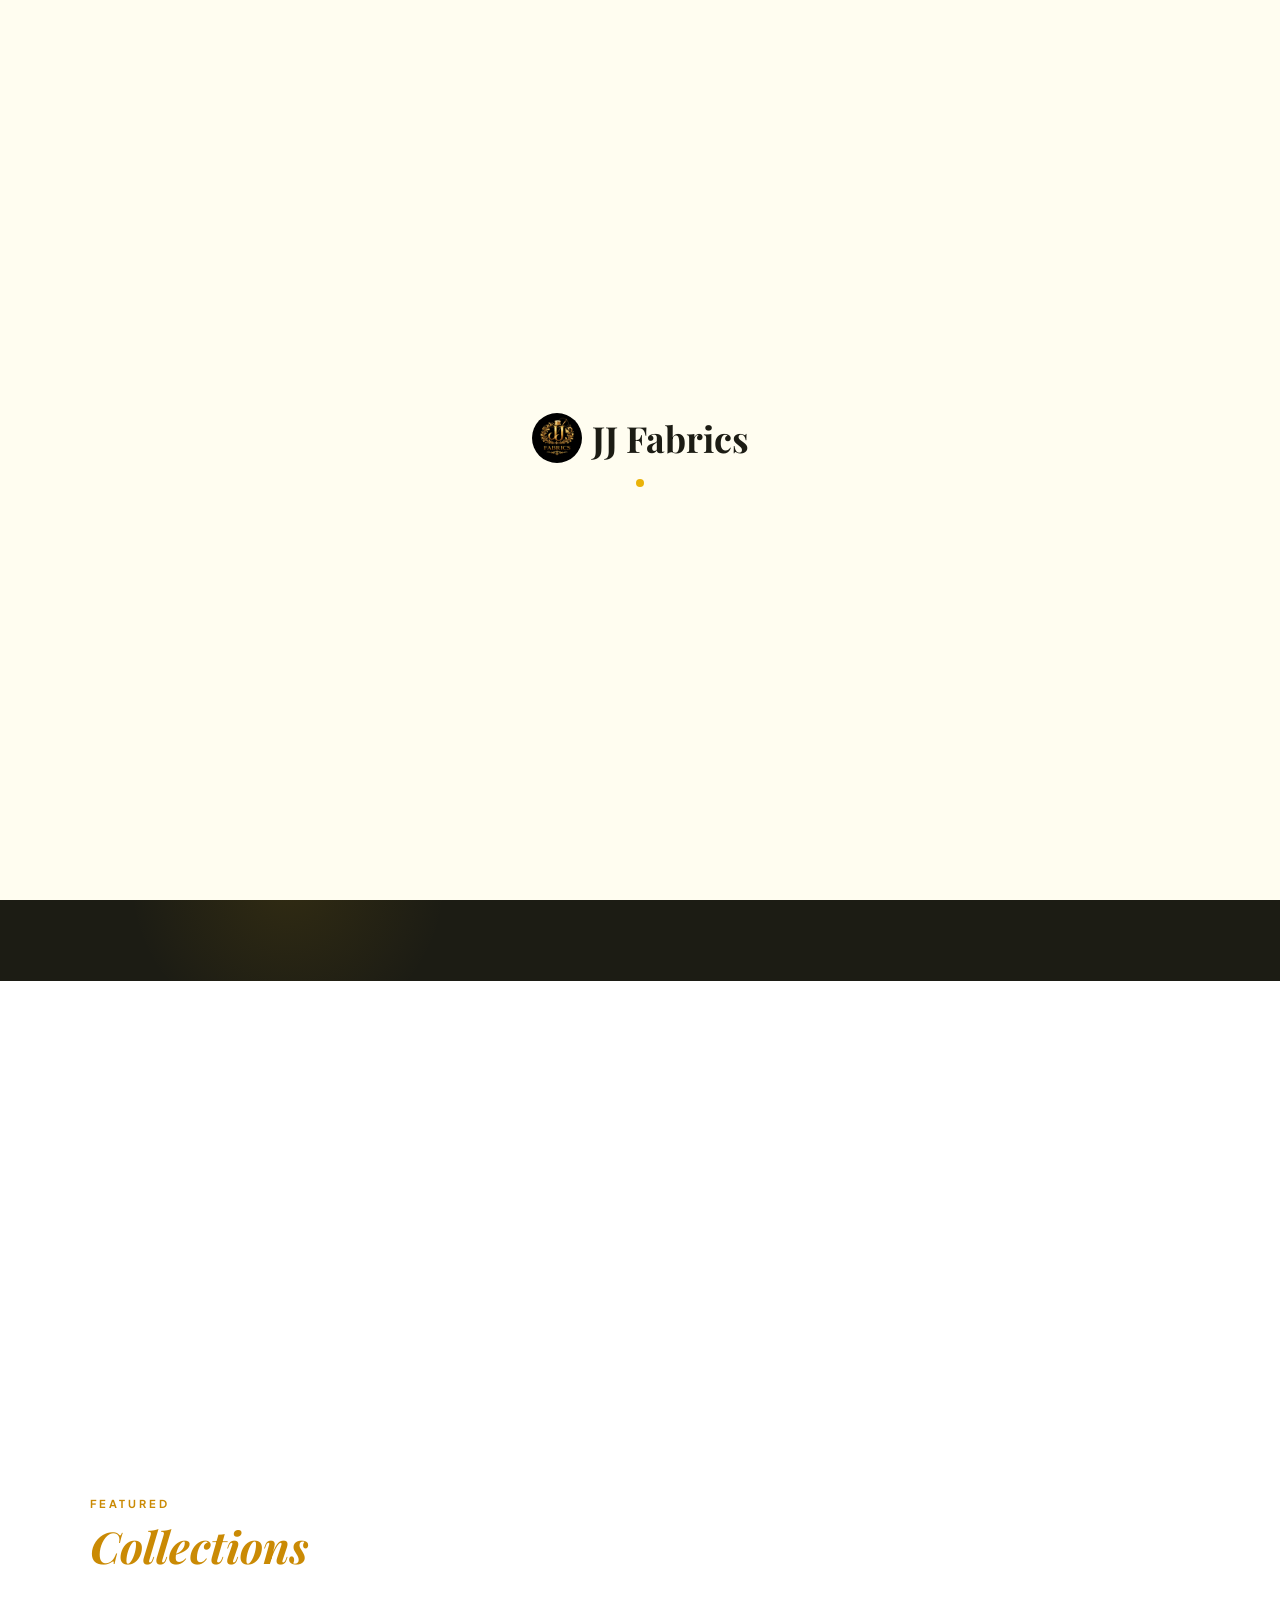
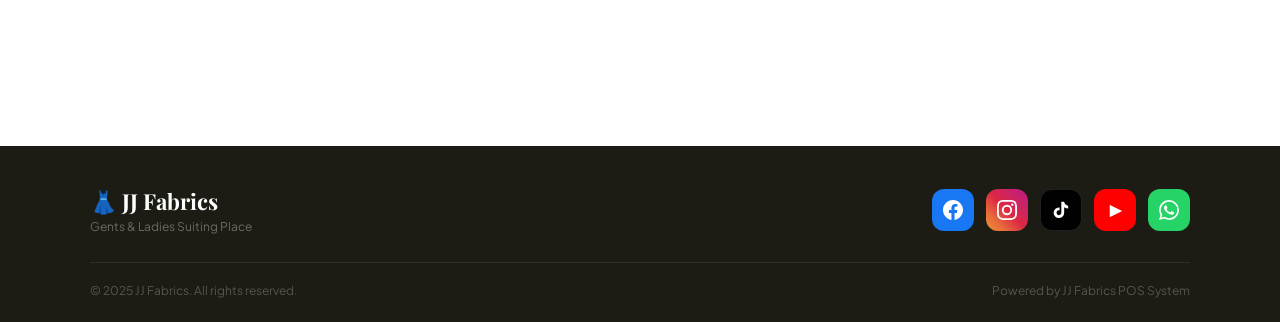
==== index.html @ 3547ba7a "Update index.html" ====
<!DOCTYPE html>
<html lang="en">
<head>
<meta charset="UTF-8">
<meta name="viewport" content="width=device-width, initial-scale=1.0">
<title>JJ Fabrics — Gents & Ladies Suiting</title>
<link href="https://fonts.googleapis.com/css2?family=Playfair+Display:ital,wght@0,400;0,600;0,700;1,400;1,600&family=Plus+Jakarta+Sans:wght@300;400;500;600;700&display=swap" rel="stylesheet">
<link rel="stylesheet" href="store.css">
</head>
<body>

<!-- LOADER -->
<div id="page-loader">
  <div class="loader-logo" style="display:flex;align-items:center;gap:10px;"><img src="image/logo.jpeg" style="width:50px;height:50px;object-fit:contain;border-radius:50%;" onerror="this.style.display='none'" /><span>JJ Fabrics</span></div>
  <div class="loader-dot"></div>
</div>

<!-- FLOATING WHATSAPP -->
<a class="wa-float" id="wa-btn" href="#" target="_blank" title="Chat on WhatsApp">💬</a>

<!-- BACK TO TOP -->
<div id="back-top" onclick="window.scrollTo({top:0,behavior:'smooth'})">↑</div>

<!-- NAVBAR -->
<nav id="navbar">
  <a class="nav-brand" href="#">
    <img id="nav-logo" src="image/logo.jpeg" style="width:44px;height:44px;object-fit:contain;border-radius:50%;background:#000;" />
    <h1 id="nav-name">JJ Fabrics</h1>
  </a>
  <ul class="nav-links">
    <li><a href="#collections">Collections</a></li>
    <li><a href="#about">About</a></li>
    <li><a href="#contact">Contact</a></li>
  </ul>
  <a class="nav-cta" id="nav-whatsapp" href="#" target="_blank">💬 Chat with Us</a>
  <div class="hamburger" onclick="toggleMobile()">
    <span></span><span></span><span></span>
  </div>
</nav>

<!-- MOBILE MENU -->
<div class="mobile-menu" id="mobile-menu">
  <a href="#collections" onclick="toggleMobile()">Collections</a>
  <a href="#about" onclick="toggleMobile()">About</a>
  <a href="#contact" onclick="toggleMobile()">Contact</a>
  <a href="#" id="mob-wa" target="_blank" style="color:var(--accent-dark);">💬 WhatsApp</a>
</div>

<!-- BRANDS NAV STRIP -->
<div class="brands-nav" id="brands-nav">
  <div class="brands-nav-inner">
    <!-- Set 1 -->
    <a class="brands-nav-item" onclick="filterBrandNav('all',this);return false;" href="#collections">
      <span class="brands-nav-label">All Collections</span>
      <span class="brands-nav-plus">+</span>
    </a>
    <a class="brands-nav-item" onclick="filterBrandNav('Ladies Suiting',this);return false;" href="#collections">
      <span class="brands-nav-label">SAYA · Bonanza · Sapphire</span>
      <span class="brands-nav-plus">+</span>
    </a>
    <a class="brands-nav-item" onclick="filterBrandNav('Ladies Suiting',this);return false;" href="#collections">
      <span class="brands-nav-label">Maria.B · Bareeze · Cross Stitch</span>
      <span class="brands-nav-plus">+</span>
    </a>
    <a class="brands-nav-item" onclick="filterBrandNav('Ladies Suiting',this);return false;" href="#collections">
      <span class="brands-nav-label">Veezal · Qalandari · Laam</span>
      <span class="brands-nav-plus">+</span>
    </a>
    <a class="brands-nav-item" onclick="filterBrandNav('Gents Suiting',this);return false;" href="#collections">
      <span class="brands-nav-label">Gents &amp; Ladies Suiting</span>
      <span class="brands-nav-plus">+</span>
    </a>
    <a class="brands-nav-item" onclick="filterBrandNav('Accessories',this);return false;" href="#collections">
      <span class="brands-nav-label">Accessories</span>
      <span class="brands-nav-plus">+</span>
    </a>
    <!-- Set 2 — duplicate for seamless loop -->
    <a class="brands-nav-item" onclick="filterBrandNav('all',this);return false;" href="#collections">
      <span class="brands-nav-label">All Collections</span>
      <span class="brands-nav-plus">+</span>
    </a>
    <a class="brands-nav-item" onclick="filterBrandNav('Ladies Suiting',this);return false;" href="#collections">
      <span class="brands-nav-label">SAYA · Bonanza · Sapphire</span>
      <span class="brands-nav-plus">+</span>
    </a>
    <a class="brands-nav-item" onclick="filterBrandNav('Ladies Suiting',this);return false;" href="#collections">
      <span class="brands-nav-label">Maria.B · Bareeze · Cross Stitch</span>
      <span class="brands-nav-plus">+</span>
    </a>
    <a class="brands-nav-item" onclick="filterBrandNav('Ladies Suiting',this);return false;" href="#collections">
      <span class="brands-nav-label">Veezal · Qalandari · Laam</span>
      <span class="brands-nav-plus">+</span>
    </a>
    <a class="brands-nav-item" onclick="filterBrandNav('Gents Suiting',this);return false;" href="#collections">
      <span class="brands-nav-label">Gents &amp; Ladies Suiting</span>
      <span class="brands-nav-plus">+</span>
    </a>
    <a class="brands-nav-item" onclick="filterBrandNav('Accessories',this);return false;" href="#collections">
      <span class="brands-nav-label">Accessories</span>
      <span class="brands-nav-plus">+</span>
    </a>
  </div>
</div>

<!-- MARQUEE TICKER -->
<div class="marquee-wrap">
  <div class="marquee-track">
    <span class="marquee-item">JJ Fabrics — Attock City <span class="mdot">✦</span></span>
    <span class="marquee-item">House of Brands <span class="mdot">✦</span></span>
    <span class="marquee-item">Premium Embroidered Lawn <span class="mdot">✦</span></span>
    <span class="marquee-item">Gents &amp; Ladies Suiting <span class="mdot">✦</span></span>
    <span class="marquee-item">SAYA · Bonanza · Sapphire <span class="mdot">✦</span></span>
    <span class="marquee-item">Maria.B · Cross Stitch · Bareeze <span class="mdot">✦</span></span>
    <span class="marquee-item">100% Authentic <span class="mdot">✦</span></span>
    <span class="marquee-item">New Arrivals Every Season <span class="mdot">✦</span></span>
    <span class="marquee-item">Main Bazar, Attock City <span class="mdot">✦</span></span>
    <span class="marquee-item">03145777344 <span class="mdot">✦</span></span>
    <!-- Duplicate set for seamless loop -->
    <span class="marquee-item">JJ Fabrics — Attock City <span class="mdot">✦</span></span>
    <span class="marquee-item">House of Brands <span class="mdot">✦</span></span>
    <span class="marquee-item">Premium Embroidered Lawn <span class="mdot">✦</span></span>
    <span class="marquee-item">Gents &amp; Ladies Suiting <span class="mdot">✦</span></span>
    <span class="marquee-item">SAYA · Bonanza · Sapphire <span class="mdot">✦</span></span>
    <span class="marquee-item">Maria.B · Cross Stitch · Bareeze <span class="mdot">✦</span></span>
    <span class="marquee-item">100% Authentic <span class="mdot">✦</span></span>
    <span class="marquee-item">New Arrivals Every Season <span class="mdot">✦</span></span>
    <span class="marquee-item">Main Bazar, Attock City <span class="mdot">✦</span></span>
    <span class="marquee-item">03145777344 <span class="mdot">✦</span></span>
  </div>
</div>

<!-- HERO -->
<section class="hero" id="home">
  <div class="hero-inner">
    <div class="hero-text">
      <div class="hero-pill">House of Brands — Attock City</div>
      <h2 id="hero-headline">Your <em>House of Brands</em><br>in Attock City</h2>
      <p id="hero-sub">Attock's premier House of Brands — featuring SAYA, Bonanza Satrangi, Sapphire, Maria.B, J., Bin Saeed &amp; more. Finest gents and ladies suiting at great prices.</p>
      <div class="hero-btns">
        <a href="#collections" class="btn-hero-primary">Shop Collection ↓</a>
        <a href="#contact" class="btn-hero-ghost">Find Our Store</a>
      </div>
      <div class="hero-stats">
        <div class="hero-stat"><div class="num" id="stat-products">0+</div><div class="lbl">Products</div></div>
        <div class="hero-stat"><div class="num">10+</div><div class="lbl">Top Brands</div></div>
        <div class="hero-stat"><div class="num">100%</div><div class="lbl">Authentic</div></div>
      </div>
    </div>
    <div class="hero-visual">
      <div class="hero-card-stack">
        <div class="hero-card c1">
          <div class="hc-img" id="hc1">👗</div>
          <div class="hc-body">
            <div class="hc-name" id="hc1-name">Floral Midi</div>
            <div class="hc-price" id="hc1-price">Rs. 1,299</div>
          </div>
        </div>
        <div class="hero-card c2">
          <div class="hc-img" id="hc2">👔</div>
          <div class="hc-body">
            <div class="hc-name" id="hc2-name">Polo Shirt</div>
            <div class="hc-price" id="hc2-price">Rs. 799</div>
          </div>
        </div>
        <div class="hero-card c3">
          <div class="hc-img" id="hc3">💍</div>
          <div class="hc-body">
            <div class="hc-name" id="hc3-name">Pearl Necklace</div>
            <div class="hc-price" id="hc3-price">Rs. 499</div>
          </div>
        </div>
      </div>
    </div>
  </div>
</section>

<!-- CATEGORIES -->
<section class="categories reveal" id="categories">
  <div class="container">
    <div class="section-label">Browse By</div>
    <div class="section-title">Our <em>Categories</em></div>
    <div class="cat-grid" id="cat-grid">
      <div class="cat-card active" onclick="filterCat('')"><span class="cat-icon">🛍️</span><div class="cat-name">All Items</div><div class="cat-count" id="cnt-all">— items</div></div>
      <div class="cat-card" onclick="filterCat('Ladies Suiting')"><span class="cat-icon">👗</span><div class="cat-name">Ladies Suits</div><div class="cat-count" id="cnt-women">— items</div></div>
      <div class="cat-card" onclick="filterCat('Gents Suiting')"><span class="cat-icon">👔</span><div class="cat-name">Gents Wear</div><div class="cat-count" id="cnt-men">— items</div></div>
      <div class="cat-card" onclick="filterCat('Accessories')"><span class="cat-icon">💍</span><div class="cat-name">Accessories</div><div class="cat-count" id="cnt-acc">— items</div></div>
    </div>
  </div>
</section>

<!-- PRODUCTS -->
<section class="products-section" id="collections">
  <div class="container">
    <div class="products-header">
      <div>
        <div class="section-label">Featured</div>
        <div class="section-title"><em>Collections</em></div>
      </div>
      <div id="products-count" style="font-size:13px;color:var(--gray-400);font-weight:500;"></div>
    </div>
    <div class="product-grid" id="product-grid"></div>
  </div>
</section>

<!-- ABOUT -->
<section class="about-section reveal" id="about">
  <div class="container">
    <div class="about-grid">
      <div>
        <div class="section-label">Our Story</div>
        <div class="section-title">Attock's <em>House of Brands</em></div>
        <div class="section-subtitle" id="about-text">JJ Fabrics is Attock City's premier House of Brands, we curate timeless pieces that celebrate your unique style — blending elegance, comfort, and affordability.</div>
        <div class="about-features">
          <div class="about-feat"><div class="feat-icon">✨</div><div class="feat-text"><div class="ft-title">Premium Brands</div><div class="ft-desc">10+ top Pakistani fashion brands</div></div></div>
          <div class="about-feat"><div class="feat-icon">🏷️</div><div class="feat-text"><div class="ft-title">Original Products</div><div class="ft-desc">100% authentic, authorized retailer</div></div></div>
          <div class="about-feat"><div class="feat-icon">🔄</div><div class="feat-text"><div class="ft-title">New Arrivals</div><div class="ft-desc">Latest collections every season</div></div></div>
          <div class="about-feat"><div class="feat-icon">💬</div><div class="feat-text"><div class="ft-title">Personal Styling</div><div class="ft-desc">Ask us via WhatsApp!</div></div></div>
        </div>
      </div>
      <div class="about-visual">
        <div class="about-img-block tall" style="background:linear-gradient(135deg,var(--accent-dark),var(--gray-900));font-size:80px;">👘</div>
        <div class="about-img-block" style="background:linear-gradient(135deg,var(--gray-900),var(--gray-600));font-size:48px;">👔</div>
        <div class="about-img-block" style="background:linear-gradient(135deg,var(--gray-100),var(--gray-200));font-size:48px;">🧵</div>
      </div>
    </div>
  </div>
</section>


<!-- SOCIAL STRIP -->
<div class="social-strip reveal" id="social">
  <div class="social-strip-inner">
    <h3>Find Us Online &amp; In Person</h3>
    <p>Follow us on social media or message us directly — we'd love to hear from you!</p>
    <div class="social-links">
      <a class="social-btn facebook" id="link-fb" href="#" target="_blank">
        <span class="sb-icon"><svg viewBox="0 0 24 24" fill="currentColor" width="20" height="20"><path d="M24 12.073c0-6.627-5.373-12-12-12s-12 5.373-12 12c0 5.99 4.388 10.954 10.125 11.854v-8.385H7.078v-3.47h3.047V9.43c0-3.007 1.792-4.669 4.533-4.669 1.312 0 2.686.235 2.686.235v2.953H15.83c-1.491 0-1.956.925-1.956 1.874v2.25h3.328l-.532 3.47h-2.796v8.385C19.612 23.027 24 18.062 24 12.073z"/></svg></span> Facebook
      </a>
      <a class="social-btn instagram" id="link-ig" href="#" target="_blank">
        <span class="sb-icon"><svg viewBox="0 0 24 24" fill="currentColor" width="20" height="20"><path d="M12 2.163c3.204 0 3.584.012 4.85.07 3.252.148 4.771 1.691 4.919 4.919.058 1.265.069 1.645.069 4.849 0 3.205-.012 3.584-.069 4.849-.149 3.225-1.664 4.771-4.919 4.919-1.266.058-1.644.07-4.85.07-3.204 0-3.584-.012-4.849-.07-3.26-.149-4.771-1.699-4.919-4.92-.058-1.265-.07-1.644-.07-4.849 0-3.204.013-3.583.07-4.849.149-3.227 1.664-4.771 4.919-4.919 1.266-.057 1.645-.069 4.849-.069zM12 0C8.741 0 8.333.014 7.053.072 2.695.272.273 2.69.073 7.052.014 8.333 0 8.741 0 12c0 3.259.014 3.668.072 4.948.2 4.358 2.618 6.78 6.98 6.98C8.333 23.986 8.741 24 12 24c3.259 0 3.668-.014 4.948-.072 4.354-.2 6.782-2.618 6.979-6.98.059-1.28.073-1.689.073-4.948 0-3.259-.014-3.667-.072-4.947-.196-4.354-2.617-6.78-6.979-6.98C15.668.014 15.259 0 12 0zm0 5.838a6.162 6.162 0 100 12.324 6.162 6.162 0 000-12.324zM12 16a4 4 0 110-8 4 4 0 010 8zm6.406-11.845a1.44 1.44 0 100 2.881 1.44 1.44 0 000-2.881z"/></svg></span> Instagram
      </a>
      <a class="social-btn tiktok" id="link-tt" href="#" target="_blank">
        <span class="sb-icon"><svg viewBox="0 0 24 24" fill="currentColor" width="20" height="20"><path d="M19.59 6.69a4.83 4.83 0 01-3.77-4.25V2h-3.45v13.67a2.89 2.89 0 01-2.88 2.5 2.89 2.89 0 01-2.89-2.89 2.89 2.89 0 012.89-2.89c.28 0 .54.04.79.1V9.01a6.27 6.27 0 00-.79-.05 6.34 6.34 0 00-6.34 6.34 6.34 6.34 0 006.34 6.34 6.34 6.34 0 006.33-6.34V8.69a8.18 8.18 0 004.78 1.52V6.76a4.85 4.85 0 01-1.01-.07z"/></svg></span> TikTok
      </a>
      <a class="social-btn whatsapp" id="link-wa" href="#" target="_blank">
        <span class="sb-icon"><svg viewBox="0 0 24 24" fill="currentColor" width="20" height="20"><path d="M17.472 14.382c-.297-.149-1.758-.867-2.03-.967-.273-.099-.471-.148-.67.15-.197.297-.767.966-.94 1.164-.173.199-.347.223-.644.075-.297-.15-1.255-.463-2.39-1.475-.883-.788-1.48-1.761-1.653-2.059-.173-.297-.018-.458.13-.606.134-.133.298-.347.446-.52.149-.174.198-.298.298-.497.099-.198.05-.371-.025-.52-.075-.149-.669-1.612-.916-2.207-.242-.579-.487-.5-.669-.51-.173-.008-.371-.01-.57-.01-.198 0-.52.074-.792.372-.272.297-1.04 1.016-1.04 2.479 0 1.462 1.065 2.875 1.213 3.074.149.198 2.096 3.2 5.077 4.487.709.306 1.262.489 1.694.625.712.227 1.36.195 1.871.118.571-.085 1.758-.719 2.006-1.413.248-.694.248-1.289.173-1.413-.074-.124-.272-.198-.57-.347m-5.421 7.403h-.004a9.87 9.87 0 01-5.031-1.378l-.361-.214-3.741.982.998-3.648-.235-.374a9.86 9.86 0 01-1.51-5.26c.001-5.45 4.436-9.884 9.888-9.884 2.64 0 5.122 1.03 6.988 2.898a9.825 9.825 0 012.893 6.994c-.003 5.45-4.437 9.884-9.885 9.884m8.413-18.297A11.815 11.815 0 0012.05 0C5.495 0 .16 5.335.157 11.892c0 2.096.547 4.142 1.588 5.945L.057 24l6.305-1.654a11.882 11.882 0 005.683 1.448h.005c6.554 0 11.89-5.335 11.893-11.893a11.821 11.821 0 00-3.48-8.413z"/></svg></span> WhatsApp
      </a>
      <a class="social-btn youtube" id="link-yt" href="https://youtube.com/@jjfabric786?si=HoEYFCJVncSEmGBm" target="_blank"><span class="sb-icon">▶️</span> YouTube</a>
      <a class="social-btn location" href="#contact"><span class="sb-icon">📍</span> Find Our Store</a>
    </div>
  </div>
</div>

<!-- CONTACT -->
<section class="contact-section reveal" id="contact">
  <div class="container">
    <div class="section-label">Visit Us</div>
    <div class="section-title" style="margin-bottom:36px;">Where to <em>Find Us</em></div>
    <div class="contact-grid">
      <div class="contact-info">
        <div class="ci-item"><div class="ci-icon">📍</div><div class="ci-text"><div class="cit-label">Address</div><div class="cit-value" id="contact-address">—</div></div></div>
        <div class="ci-item"><div class="ci-icon">👤</div><div class="ci-text"><div class="cit-label">Owner</div><div class="cit-value">M. Hamza Javed</div></div></div>
        <div class="ci-item"><div class="ci-icon">📞</div><div class="ci-text"><div class="cit-label">Phone</div><div class="cit-value"><a href="#" id="contact-phone-link">—</a></div></div></div>
        <div class="ci-item"><div class="ci-icon">✉️</div><div class="ci-text"><div class="cit-label">Email</div><div class="cit-value"><a href="#" id="contact-email-link">—</a></div></div></div>
        <div class="ci-item"><div class="ci-icon">🕐</div><div class="ci-text"><div class="cit-label">Hours</div><div class="cit-value">Mon–Sat: 9:00 AM – 7:00 PM<br>Sun: 10:00 AM – 5:00 PM</div></div></div>
        <div style="display:flex;gap:12px;margin-top:8px;flex-wrap:wrap;">
          <a class="pc-action" id="cta-wa" href="#" target="_blank">💬 WhatsApp Us</a>
          <a class="pc-action" id="cta-fb" href="#" target="_blank" style="background:var(--gray-100);color:var(--gray-900);">📘 Facebook</a>
        </div>
      </div>
      <div class="map-container" id="map-container">
        <div class="map-placeholder"><span class="mp-icon">🗺️</span><p>Map will appear here</p><p style="font-size:11px;margin-top:4px;">Add Google Maps URL in the POS website editor</p></div>
      </div>
    </div>
  </div>
</section>

<!-- FOOTER -->
<footer>
  <div class="footer-inner">
    <div class="footer-top">
      <div class="footer-brand">
        <h3 id="footer-name">👗 JJ Fabrics</h3>
        <p id="footer-tagline">Gents & Ladies Suiting Place</p>
      </div>
      <div class="footer-socials">
        <a class="fs-btn fs-facebook" id="fs-fb" href="#" target="_blank" title="Facebook">
          <svg viewBox="0 0 24 24" fill="currentColor"><path d="M24 12.073c0-6.627-5.373-12-12-12s-12 5.373-12 12c0 5.99 4.388 10.954 10.125 11.854v-8.385H7.078v-3.47h3.047V9.43c0-3.007 1.792-4.669 4.533-4.669 1.312 0 2.686.235 2.686.235v2.953H15.83c-1.491 0-1.956.925-1.956 1.874v2.25h3.328l-.532 3.47h-2.796v8.385C19.612 23.027 24 18.062 24 12.073z"/></svg>
        </a>
        <a class="fs-btn fs-instagram" id="fs-ig" href="#" target="_blank" title="Instagram">
          <svg viewBox="0 0 24 24" fill="currentColor"><path d="M12 2.163c3.204 0 3.584.012 4.85.07 3.252.148 4.771 1.691 4.919 4.919.058 1.265.069 1.645.069 4.849 0 3.205-.012 3.584-.069 4.849-.149 3.225-1.664 4.771-4.919 4.919-1.266.058-1.644.07-4.85.07-3.204 0-3.584-.012-4.849-.07-3.26-.149-4.771-1.699-4.919-4.92-.058-1.265-.07-1.644-.07-4.849 0-3.204.013-3.583.07-4.849.149-3.227 1.664-4.771 4.919-4.919 1.266-.057 1.645-.069 4.849-.069zM12 0C8.741 0 8.333.014 7.053.072 2.695.272.273 2.69.073 7.052.014 8.333 0 8.741 0 12c0 3.259.014 3.668.072 4.948.2 4.358 2.618 6.78 6.98 6.98C8.333 23.986 8.741 24 12 24c3.259 0 3.668-.014 4.948-.072 4.354-.2 6.782-2.618 6.979-6.98.059-1.28.073-1.689.073-4.948 0-3.259-.014-3.667-.072-4.947-.196-4.354-2.617-6.78-6.979-6.98C15.668.014 15.259 0 12 0zm0 5.838a6.162 6.162 0 100 12.324 6.162 6.162 0 000-12.324zM12 16a4 4 0 110-8 4 4 0 010 8zm6.406-11.845a1.44 1.44 0 100 2.881 1.44 1.44 0 000-2.881z"/></svg>
        </a>
        <a class="fs-btn fs-tiktok" id="fs-tt" href="#" target="_blank" title="TikTok">
          <svg viewBox="0 0 24 24" fill="currentColor"><path d="M19.59 6.69a4.83 4.83 0 01-3.77-4.25V2h-3.45v13.67a2.89 2.89 0 01-2.88 2.5 2.89 2.89 0 01-2.89-2.89 2.89 2.89 0 012.89-2.89c.28 0 .54.04.79.1V9.01a6.27 6.27 0 00-.79-.05 6.34 6.34 0 00-6.34 6.34 6.34 6.34 0 006.34 6.34 6.34 6.34 0 006.33-6.34V8.69a8.18 8.18 0 004.78 1.52V6.76a4.85 4.85 0 01-1.01-.07z"/></svg>
        </a>
        <a class="fs-btn fs-youtube" id="fs-yt" href="https://youtube.com/@jjfabric786?si=HoEYFCJVncSEmGBm" target="_blank" title="YouTube">▶️</a>
        <a class="fs-btn fs-whatsapp" id="fs-wa" href="#" target="_blank" title="WhatsApp">
          <svg viewBox="0 0 24 24" fill="currentColor"><path d="M17.472 14.382c-.297-.149-1.758-.867-2.03-.967-.273-.099-.471-.148-.67.15-.197.297-.767.966-.94 1.164-.173.199-.347.223-.644.075-.297-.15-1.255-.463-2.39-1.475-.883-.788-1.48-1.761-1.653-2.059-.173-.297-.018-.458.13-.606.134-.133.298-.347.446-.52.149-.174.198-.298.298-.497.099-.198.05-.371-.025-.52-.075-.149-.669-1.612-.916-2.207-.242-.579-.487-.5-.669-.51-.173-.008-.371-.01-.57-.01-.198 0-.52.074-.792.372-.272.297-1.04 1.016-1.04 2.479 0 1.462 1.065 2.875 1.213 3.074.149.198 2.096 3.2 5.077 4.487.709.306 1.262.489 1.694.625.712.227 1.36.195 1.871.118.571-.085 1.758-.719 2.006-1.413.248-.694.248-1.289.173-1.413-.074-.124-.272-.198-.57-.347m-5.421 7.403h-.004a9.87 9.87 0 01-5.031-1.378l-.361-.214-3.741.982.998-3.648-.235-.374a9.86 9.86 0 01-1.51-5.26c.001-5.45 4.436-9.884 9.888-9.884 2.64 0 5.122 1.03 6.988 2.898a9.825 9.825 0 012.893 6.994c-.003 5.45-4.437 9.884-9.885 9.884m8.413-18.297A11.815 11.815 0 0012.05 0C5.495 0 .16 5.335.157 11.892c0 2.096.547 4.142 1.588 5.945L.057 24l6.305-1.654a11.882 11.882 0 005.683 1.448h.005c6.554 0 11.89-5.335 11.893-11.893a11.821 11.821 0 00-3.48-8.413z"/></svg>
        </a>
      </div>
    </div>
    <div class="footer-bottom">
      <p id="footer-copy">© 2025 JJ Fabrics. All rights reserved.</p>
      <p>Powered by JJ Fabrics POS System</p>
    </div>
  </div>
</footer>

<script src="store.js"></script>
</body>
</html>
---- store.css ----
:root {
    --accent:     #EAB308;
    --accent-dark:#CA8A04;
    --accent-lt:  #FEF9C3;
    --hero-section-bg: #1C1C14;
    --white:      #FFFFFF;
    --gray-50:    #FAFAF7;
    --gray-100:   #F5F5EF;
    --gray-200:   #E8E8E0;
    --gray-400:   #A8A89A;
    --gray-600:   #5C5C50;
    --gray-900:   #1C1C14;
    --shadow:     0 4px 24px rgba(0,0,0,0.07);
    --shadow-lg:  0 12px 48px rgba(0,0,0,0.12);
    --radius:     16px;
    --radius-sm:  10px;
  }
  *, *::before, *::after { box-sizing: border-box; margin: 0; padding: 0; }
  html { scroll-behavior: smooth; }
  body { font-family: 'Plus Jakarta Sans', sans-serif; background: var(--white); color: var(--gray-900); overflow-x: hidden; }

  /* ── LOADER ── */
  #page-loader {
    position: fixed; inset: 0; background: #FFFDF0; z-index: 9999;
    display: flex; flex-direction: column; align-items: center; justify-content: center;
    transition: opacity 0.5s ease;
  }
  #page-loader .loader-logo { font-family: 'Playfair Display', serif; font-size: 36px; font-weight: 700; color: #1C1C14; animation: pulse 1.4s ease-in-out infinite; }
  #page-loader .loader-dot { width: 8px; height: 8px; background: var(--accent); border-radius: 50%; margin-top: 16px; animation: bounce 0.8s ease-in-out infinite; }
  @keyframes pulse { 0%,100%{opacity:1} 50%{opacity:0.4} }
  @keyframes bounce { 0%,100%{transform:translateY(0)} 50%{transform:translateY(-10px)} }

  /* ── NAVBAR — always light, never inherits hero dark bg ── */
  nav {
    position: fixed; top: 0; left: 0; right: 0; z-index: 100;
    padding: 0 5%; height: 72px; display: flex; align-items: center; justify-content: space-between;
    background: rgba(255, 253, 240, 0.95); backdrop-filter: blur(20px);
    border-bottom: 1px solid rgba(234,179,8,0.18);
    transition: box-shadow 0.3s;
  }
  nav.scrolled { box-shadow: 0 4px 24px rgba(0,0,0,0.10); }
  .nav-brand { display: flex; align-items: center; gap: 10px; text-decoration: none; }
  .nav-brand .nb-icon { font-size: 26px; }
  .nav-brand h1 { font-family: 'Playfair Display', serif; font-size: 22px; font-weight: 700; color: #1C1C14; letter-spacing: 0.3px; }
  .nav-links { display: flex; gap: 32px; list-style: none; }
  .nav-links a { text-decoration: none; font-size: 13px; font-weight: 600; color: #5C5C50; letter-spacing: 0.3px; transition: color 0.2s; }
  .nav-links a:hover { color: var(--accent-dark); }
  .nav-cta { background: var(--accent); color: #1C1C14; padding: 9px 20px; border-radius: 50px; font-size: 13px; font-weight: 700; text-decoration: none; transition: all 0.2s; white-space: nowrap; }
  .nav-cta:hover { background: var(--accent-dark); color: white; transform: translateY(-1px); }
  .hamburger { display: none; flex-direction: column; gap: 5px; cursor: pointer; padding: 4px; }
  .hamburger span { width: 22px; height: 2px; background: #1C1C14; border-radius: 2px; transition: all 0.3s; }
  .mobile-menu { display: none; position: fixed; inset: 72px 0 0; background: rgba(255,253,240,0.98); backdrop-filter: blur(20px); z-index: 99; flex-direction: column; align-items: center; justify-content: center; gap: 32px; }
  .mobile-menu.open { display: flex; }
  .mobile-menu a { font-size: 22px; font-family: 'Playfair Display', serif; color: #1C1C14; text-decoration: none; font-weight: 600; }

  /* ── HERO — isolated bg, never bleeds into other sections ── */

  /* ── BRANDS NAV STRIP ── */
  .brands-nav {
    background: #1C1C14;
    border-bottom: 1px solid rgba(212,160,23,0.25);
    padding: 0;
    position: sticky;
    top: 72px;
    z-index: 98;
    overflow: hidden;
  }
  .brands-nav-inner {
    display: flex;
    align-items: stretch;
    width: max-content;
    animation: brands-scroll 36s linear infinite;
    will-change: transform;
  }
  @keyframes brands-scroll {
    0%   { transform: translateX(0); }
    100% { transform: translateX(-50%); }
  }
  .brands-nav-item {
    display: inline-flex;
    align-items: center;
    gap: 0;
    flex-shrink: 0;
    border-right: 1px solid rgba(212,160,23,0.15);
    pointer-events: none;
    user-select: none;
    text-decoration: none;
  }
  .brands-nav-label {
    font-family: 'Playfair Display', serif;
    font-size: 11.5px;
    font-style: italic;
    color: rgba(255,255,255,0.6);
    letter-spacing: 0.04em;
    padding: 10px 18px 10px 20px;
    white-space: nowrap;
  }
  .brands-nav-plus {
    font-size: 11px;
    color: rgba(212,160,23,0.5);
    padding: 10px 14px 10px 0;
    font-style: normal;
    font-weight: 600;
  }
  @media (max-width:768px) {
    .brands-nav { top: 60px; }
    .brands-nav-label { font-size: 11px; padding: 9px 12px 9px 14px; }
    .brands-nav-plus { padding: 9px 10px 9px 0; }
  }

  /* ── MARQUEE TICKER STRIP ── */
  .marquee-wrap {
    background: #1C1C14;
    padding: 13px 0;
    overflow: hidden;
    border-top: 1px solid rgba(212,160,23,0.25);
    border-bottom: 1px solid rgba(212,160,23,0.25);
    position: relative;
    z-index: 99;
  }
  .marquee-track {
    display: flex;
    animation: marquee-scroll 28s linear infinite;
    white-space: nowrap;
    will-change: transform;
  }
  .marquee-item {
    font-family: 'Playfair Display', serif;
    font-size: 13px;
    font-style: italic;
    color: rgba(255,255,255,0.55);
    padding: 0 36px;
    letter-spacing: 0.06em;
    flex-shrink: 0;
    pointer-events: none;
    user-select: none;
  }
  .marquee-wrap { cursor: default; }
  .marquee-item .mdot { color: var(--accent); margin: 0 8px; font-style: normal; font-size: 10px; }
  @keyframes marquee-scroll {
    from { transform: translateX(0); }
    to   { transform: translateX(-50%); }
  }

  .hero {
    min-height: 100vh;
    background: var(--hero-section-bg, #1C1C14);
    display: flex; align-items: center; padding: 140px 5% 60px;
    position: relative; overflow: hidden;
  }
  .hero::before {
    content:''; position:absolute; top:-80px; right:-80px; width:480px; height:480px;
    background: radial-gradient(circle, rgba(234,179,8,0.18) 0%, transparent 70%);
    border-radius: 50%;
  }
  .hero::after {
    content:''; position:absolute; bottom:-60px; left:10%; width:320px; height:320px;
    background: radial-gradient(circle, rgba(234,179,8,0.10) 0%, transparent 70%);
    border-radius: 50%;
  }
  /* Hero text is always white when on dark bg */
  .hero h2 { font-family: 'Playfair Display', serif; font-size: clamp(36px,5vw,62px); font-weight: 700; line-height: 1.12; color: #FFFFFF; margin-bottom: 20px; }
  .hero h2 em { font-style: italic; color: var(--accent); }
  .hero p { font-size: 16px; color: rgba(255,255,255,0.7); line-height: 1.7; max-width: 420px; margin-bottom: 36px; }
  .hero-pill { display: inline-flex; align-items: center; gap: 6px; background: rgba(234,179,8,0.18); color: var(--accent); font-size: 11px; font-weight: 700; letter-spacing: 2px; text-transform: uppercase; padding: 6px 14px; border-radius: 50px; margin-bottom: 20px; border: 1px solid rgba(234,179,8,0.3); }
  .hero-pill::before { content:'✦'; font-size: 10px; }
  .hero-stats { display: flex; gap: 32px; margin-top: 40px; padding-top: 32px; border-top: 1px solid rgba(255,255,255,0.12); }
  .hero-stat .num { font-family: 'Playfair Display', serif; font-size: 28px; font-weight: 700; color: #FFFFFF; }
  .hero-stat .lbl { font-size: 12px; color: rgba(255,255,255,0.45); font-weight: 500; }

  .hero-inner { max-width: 1100px; margin: 0 auto; display: grid; grid-template-columns: 1fr 1fr; gap: 60px; align-items: center; width: 100%; position: relative; z-index: 1; }
  .hero-text { animation: fadeUp 0.9s ease both; }
  .hero-btns { display: flex; gap: 14px; flex-wrap: wrap; }
  .btn-hero-primary { background: var(--accent); color: #1C1C14; padding: 14px 28px; border-radius: 50px; font-weight: 700; font-size: 14px; text-decoration: none; transition: all 0.2s; box-shadow: 0 4px 20px rgba(234,179,8,0.4); }
  .btn-hero-primary:hover { background: var(--accent-dark); color: white; transform: translateY(-2px); box-shadow: 0 8px 30px rgba(234,179,8,0.5); }
  .btn-hero-ghost { border: 2px solid rgba(255,255,255,0.25); color: rgba(255,255,255,0.85); padding: 14px 28px; border-radius: 50px; font-weight: 700; font-size: 14px; text-decoration: none; transition: all 0.2s; }
  .btn-hero-ghost:hover { border-color: var(--accent); color: var(--accent); }
  .hero-visual { animation: fadeUp 0.9s 0.2s ease both; display: flex; justify-content: center; align-items: center; }
  .hero-card-stack { position: relative; width: 320px; height: 380px; }
  .hero-card { position: absolute; background: white; border-radius: 24px; box-shadow: 0 20px 60px rgba(0,0,0,0.4); overflow: hidden; }
  .hero-card.c1 { width: 220px; height: 280px; top: 0; left: 20px; transform: rotate(-4deg); z-index: 1; }
  .hero-card.c2 { width: 200px; height: 260px; top: 80px; right: 0; transform: rotate(3deg); z-index: 2; }
  .hero-card.c3 { width: 180px; height: 220px; bottom: 0; left: 0; transform: rotate(1deg); z-index: 3; }
  .hc-body { padding: 16px; }
  .hc-img { width: 100%; aspect-ratio: 3/4; object-fit: cover; border-radius: 16px 16px 8px 8px; background: var(--gray-100); display: flex; align-items: center; justify-content: center; font-size: 52px; }
  .hc-name { font-size: 12px; font-weight: 700; color: var(--gray-900); margin-top: 8px; }
  .hc-price { font-size: 13px; color: var(--accent-dark); font-weight: 700; }

  /* ── SECTION COMMONS ── */
  section { padding: 80px 5%; }
  .section-label { font-size: 11px; text-transform: uppercase; letter-spacing: 3px; color: var(--accent-dark); font-weight: 700; margin-bottom: 10px; }
  .section-title { font-family: 'Playfair Display', serif; font-size: clamp(28px,4vw,44px); font-weight: 700; color: var(--gray-900); line-height: 1.2; }
  .section-title em { font-style: italic; color: var(--accent-dark); }
  .section-subtitle { font-size: 15px; color: var(--gray-600); line-height: 1.7; max-width: 500px; margin-top: 12px; }
  .container { max-width: 1100px; margin: 0 auto; }

  /* ── CATEGORIES ── */
  .categories { background: var(--gray-50); }
  .cat-grid { display: grid; grid-template-columns: repeat(4, 1fr); gap: 16px; margin-top: 40px; }
  .cat-card { background: white; border-radius: var(--radius); padding: 28px 20px; text-align: center; cursor: pointer; border: 2px solid transparent; transition: all 0.25s; box-shadow: var(--shadow-sm,0 2px 8px rgba(0,0,0,0.05)); }
  .cat-card:hover, .cat-card.active { border-color: var(--accent); background: var(--accent-lt); transform: translateY(-4px); box-shadow: 0 8px 24px rgba(234,179,8,0.2); }
  .cat-icon { font-size: 40px; margin-bottom: 12px; display: block; }
  .cat-name { font-size: 14px; font-weight: 700; color: var(--gray-900); }
  .cat-count { font-size: 12px; color: var(--gray-400); margin-top: 3px; }

  /* ── PRODUCTS ── */
  .products-section { background: white; }
  .products-header { display: flex; justify-content: space-between; align-items: flex-end; margin-bottom: 36px; }
  .product-grid { display: grid; grid-template-columns: repeat(auto-fill, minmax(240px, 1fr)); gap: 24px; }
  .product-card {
    background: white; border-radius: var(--radius); border: 1.5px solid var(--gray-200);
    overflow: hidden; transition: all 0.25s; position: relative;
    animation: fadeUp 0.6s ease both;
  }
  .product-card:hover { transform: translateY(-6px); box-shadow: 0 16px 40px rgba(0,0,0,0.1); border-color: var(--accent); }
  .product-card .pc-badge { position: absolute; top: 12px; left: 12px; background: var(--accent); color: var(--gray-900); font-size: 10px; font-weight: 700; padding: 3px 10px; border-radius: 50px; letter-spacing: 0.5px; text-transform: uppercase; z-index: 1; }
  .pc-image {
    width: 100%; aspect-ratio: 3/4; background: var(--gray-100);
    display: flex; align-items: center; justify-content: center; font-size: 64px;
    overflow: hidden; transition: transform 0.4s;
  }
  .pc-image img { width: 100%; height: 100%; object-fit: cover; }
  .product-card:hover .pc-image { transform: scale(1.04); }
  .pc-body { padding: 16px 18px 20px; }
  .pc-category { font-size: 10px; text-transform: uppercase; letter-spacing: 1.5px; color: var(--accent-dark); font-weight: 700; margin-bottom: 5px; }
  .pc-name { font-size: 15px; font-weight: 700; color: var(--gray-900); line-height: 1.35; margin-bottom: 4px; }
  .pc-size { font-size: 12px; color: var(--gray-400); margin-bottom: 10px; }
  .pc-footer { display: flex; justify-content: space-between; align-items: center; }
  .pc-price { font-family: 'Playfair Display', serif; font-size: 20px; font-weight: 700; color: var(--gray-900); }
  .pc-action { background: var(--accent); color: var(--gray-900); border: none; padding: 8px 16px; border-radius: 50px; font-family: 'Plus Jakarta Sans', sans-serif; font-size: 12px; font-weight: 700; cursor: pointer; transition: all 0.2s; text-decoration: none; display: inline-block; }
  .pc-action:hover { background: var(--accent-dark); color: white; }
  .no-products { text-align: center; padding: 60px 20px; color: var(--gray-400); }
  .no-products .np-icon { font-size: 56px; margin-bottom: 16px; display: block; }
  .no-products p { font-size: 15px; }

  /* ── ABOUT / STORY ── */
  .about-section { background: var(--gray-50); }
  .about-grid { display: grid; grid-template-columns: 1fr 1fr; gap: 60px; align-items: center; }
  .about-visual { display: grid; grid-template-columns: 1fr 1fr; gap: 12px; }
  .about-img-block { border-radius: var(--radius); background: var(--gray-100); aspect-ratio: 1; display: flex; align-items: center; justify-content: center; font-size: 56px; }
  .about-img-block.tall { grid-row: span 2; aspect-ratio: auto; min-height: 260px; }
  .about-features { display: grid; grid-template-columns: 1fr 1fr; gap: 14px; margin-top: 28px; }
  .about-feat { display: flex; gap: 12px; align-items: flex-start; }
  .feat-icon { width: 36px; height: 36px; background: var(--accent-lt); border-radius: 10px; display: flex; align-items: center; justify-content: center; font-size: 17px; flex-shrink: 0; }
  .feat-text .ft-title { font-size: 13px; font-weight: 700; color: var(--gray-900); }
  .feat-text .ft-desc  { font-size: 12px; color: var(--gray-400); margin-top: 2px; }

  /* ── SOCIAL LINKS STRIP ── */
  .social-strip { background: var(--gray-900); padding: 50px 5%; }
  .social-strip-inner { max-width: 900px; margin: 0 auto; text-align: center; }
  .social-strip h3 { font-family: 'Playfair Display', serif; font-size: 30px; color: white; margin-bottom: 8px; }
  .social-strip p { font-size: 14px; color: rgba(255,255,255,0.5); margin-bottom: 36px; }
  .social-links { display: flex; justify-content: center; gap: 16px; flex-wrap: wrap; }
  .social-btn {
    display: flex; align-items: center; gap: 10px; padding: 14px 24px;
    border-radius: 14px; font-size: 14px; font-weight: 700; text-decoration: none;
    transition: all 0.25s; border: 2px solid transparent;
  }
  .social-btn .sb-icon { font-size: 20px; }
  .social-btn.tiktok   { background: #010101; color: white; border-color: rgba(255,255,255,0.15); }
  .social-btn.tiktok:hover   { background: #69C9D0; color: #010101; transform: translateY(-3px); box-shadow: 0 8px 24px rgba(105,201,208,0.4); }
  .social-btn.facebook  { background: #1877F2; color: white; }
  .social-btn.facebook:hover  { background: #0d65d9; transform: translateY(-3px); box-shadow: 0 8px 24px rgba(24,119,242,0.4); }
  .social-btn.instagram { background: linear-gradient(45deg,#f09433,#e6683c,#dc2743,#cc2366,#bc1888); color: white; }
  .social-btn.instagram:hover { transform: translateY(-3px); box-shadow: 0 8px 24px rgba(220,39,67,0.4); }
  .social-btn.whatsapp  { background: #25D366; color: white; }
  .social-btn.whatsapp:hover  { background: #1fbc5a; transform: translateY(-3px); box-shadow: 0 8px 24px rgba(37,211,102,0.4); }
  .social-btn.youtube   { background: #FF0000; color: white; }
  .social-btn.youtube:hover   { background: #cc0000; transform: translateY(-3px); box-shadow: 0 8px 24px rgba(255,0,0,0.4); }
  .social-btn.location  { background: rgba(255,255,255,0.1); color: white; border-color: rgba(255,255,255,0.2); }
  .social-btn.location:hover  { background: rgba(255,255,255,0.15); transform: translateY(-3px); }

  /* ── MAP / CONTACT ── */
  .contact-section { background: white; }
  .contact-grid { display: grid; grid-template-columns: 1fr 1.3fr; gap: 40px; align-items: start; }
  .contact-info { display: flex; flex-direction: column; gap: 20px; }
  .ci-item { display: flex; gap: 16px; align-items: flex-start; }
  .ci-icon { width: 44px; height: 44px; background: var(--accent-lt); border-radius: 12px; display: flex; align-items: center; justify-content: center; font-size: 20px; flex-shrink: 0; }
  .ci-text .cit-label { font-size: 11px; text-transform: uppercase; letter-spacing: 1px; color: var(--gray-400); font-weight: 700; }
  .ci-text .cit-value { font-size: 14px; font-weight: 600; color: var(--gray-900); margin-top: 3px; line-height: 1.5; }
  .ci-text a { color: var(--accent-dark); text-decoration: none; }
  .ci-text a:hover { text-decoration: underline; }
  .map-container { border-radius: var(--radius); overflow: hidden; background: var(--gray-100); height: 320px; display: flex; align-items: center; justify-content: center; font-size: 13px; color: var(--gray-400); border: 1.5px solid var(--gray-200); }
  .map-container iframe { width: 100%; height: 100%; border: none; }
  .map-placeholder { text-align: center; }
  .map-placeholder .mp-icon { font-size: 48px; margin-bottom: 10px; display: block; }

  /* ── FOOTER ── */
  footer { background: var(--gray-900); padding: 40px 5% 24px; }
  .footer-inner { max-width: 1100px; margin: 0 auto; }
  .footer-top { display: flex; justify-content: space-between; align-items: center; padding-bottom: 28px; border-bottom: 1px solid rgba(255,255,255,0.08); flex-wrap: wrap; gap: 20px; }
  .footer-brand h3 { font-family: 'Playfair Display', serif; font-size: 22px; color: white; }
  .footer-brand p { font-size: 12px; color: rgba(255,255,255,0.35); margin-top: 3px; }
  .footer-socials { display: flex; gap: 12px; }
  .fs-btn { width: 42px; height: 42px; border-radius: 12px; display: flex; align-items: center; justify-content: center; text-decoration: none; transition: all 0.2s; }
  .fs-btn svg { width: 20px; height: 20px; }
  .fs-facebook { background: #1877F2; color: white; }
  .fs-facebook:hover { background: #0d65d9; transform: translateY(-3px); box-shadow: 0 6px 20px rgba(24,119,242,0.5); }
  .fs-instagram { background: linear-gradient(45deg,#f09433,#e6683c,#dc2743,#cc2366,#bc1888); color: white; }
  .fs-instagram:hover { transform: translateY(-3px); box-shadow: 0 6px 20px rgba(220,39,67,0.5); }
  .fs-tiktok { background: #010101; color: white; border: 1px solid rgba(255,255,255,0.12); }
  .fs-tiktok:hover { background: #69C9D0; color: #010101; transform: translateY(-3px); box-shadow: 0 6px 20px rgba(105,201,208,0.5); }
  .fs-whatsapp { background: #25D366; color: white; }
  .fs-whatsapp:hover { background: #1fbc5a; transform: translateY(-3px); box-shadow: 0 6px 20px rgba(37,211,102,0.5); }
  .fs-youtube { background: #FF0000; color: white; }
  .fs-youtube:hover { background: #cc0000; transform: translateY(-3px); box-shadow: 0 6px 20px rgba(255,0,0,0.5); }
  .footer-bottom { display: flex; justify-content: space-between; align-items: center; margin-top: 20px; flex-wrap: wrap; gap: 10px; }
  .footer-bottom p { font-size: 12px; color: rgba(255,255,255,0.25); }

  /* ── FLOATING WHATSAPP ── */
  .wa-float {
    position: fixed; bottom: 28px; right: 28px; z-index: 200;
    width: 56px; height: 56px; background: #25D366; border-radius: 50%;
    display: flex; align-items: center; justify-content: center; font-size: 28px;
    box-shadow: 0 4px 20px rgba(37,211,102,0.5); text-decoration: none;
    transition: all 0.25s; animation: waPulse 2s ease-in-out infinite;
  }
  .wa-float:hover { transform: scale(1.1); box-shadow: 0 8px 30px rgba(37,211,102,0.6); }
  @keyframes waPulse { 0%,100%{box-shadow:0 4px 20px rgba(37,211,102,0.5)} 50%{box-shadow:0 4px 32px rgba(37,211,102,0.8),0 0 0 8px rgba(37,211,102,0.1)} }

  /* ── BACK TO TOP ── */
  #back-top { position: fixed; bottom: 92px; right: 28px; z-index: 200; width: 40px; height: 40px; background: white; border: 2px solid var(--gray-200); border-radius: 50%; display: none; align-items: center; justify-content: center; cursor: pointer; font-size: 18px; transition: all 0.2s; box-shadow: var(--shadow); }
  #back-top.visible { display: flex; }
  #back-top:hover { border-color: var(--accent); color: var(--accent-dark); }

  /* ── ANIMATIONS ── */
  @keyframes fadeUp { from{opacity:0;transform:translateY(24px)} to{opacity:1;transform:translateY(0)} }
  .reveal { opacity: 0; transform: translateY(30px); transition: opacity 0.7s ease, transform 0.7s ease; }
  .reveal.visible { opacity: 1; transform: none; }

  /* ── QR CODE SECTION ── */
  .qr-section { background: var(--gray-50); }
  .qr-inner { display: grid; grid-template-columns: 1fr auto; gap: 60px; align-items: center; }
  .qr-card {
    background: white; border-radius: 20px; padding: 24px;
    box-shadow: 0 12px 40px rgba(0,0,0,0.10); border: 1.5px solid var(--gray-200);
    text-align: center;
  }
  .qr-logo-row { display: flex; align-items: center; justify-content: center; gap: 8px; margin-bottom: 16px; }
  .qr-steps { display: flex; flex-direction: column; gap: 12px; margin: 24px 0; }
  .qr-step { display: flex; align-items: center; gap: 14px; }
  .qs-num { width: 28px; height: 28px; background: var(--accent); color: #1c1c14; border-radius: 50%; font-size: 13px; font-weight: 800; display: flex; align-items: center; justify-content: center; flex-shrink: 0; }
  .qs-txt { font-size: 14px; color: var(--gray-600); font-weight: 500; }
  .qr-url { display: inline-block; margin-top: 4px; font-size: 12px; color: var(--accent-dark); font-weight: 700; word-break: break-all; text-decoration: none; border-bottom: 1px dashed var(--accent); padding-bottom: 2px; }
  .qr-url:hover { color: var(--accent); }
  .qr-visual { display: flex; flex-direction: column; align-items: center; gap: 14px; }
  .qr-download-btn {
    background: var(--gray-900); color: white; border: none; padding: 11px 22px;
    border-radius: 50px; font-family: 'Plus Jakarta Sans', sans-serif;
    font-size: 13px; font-weight: 700; cursor: pointer; transition: all 0.2s;
    white-space: nowrap;
  }
  .qr-download-btn:hover { background: var(--accent); color: #1c1c14; transform: translateY(-2px); }
  @media (max-width: 768px) {
    .qr-inner { grid-template-columns: 1fr; text-align: center; }
    .qr-steps { align-items: flex-start; }
    .qr-visual { margin-top: 8px; }
  }

  /* ── BRAND TILES ── */
  .brand-tile {
    background: white; border-radius: 12px; padding: 18px 12px;
    font-weight: 800; font-size: 13px; letter-spacing: 1px; color: #1c1c14;
    text-align: center; line-height: 1.3; transition: all 0.2s;
  }
  .brand-tile:hover { background: var(--accent); transform: translateY(-3px); box-shadow: 0 8px 20px rgba(234,179,8,0.35); }
  .brand-sub { font-size: 9px; font-weight: 600; color: #888; letter-spacing: 1.5px; }
  .brand-tile:hover .brand-sub { color: rgba(0,0,0,0.5); }
  @media (max-width: 768px) {
    .brand-tile { font-size: 11px; padding: 14px 8px; }
    [style*="grid-template-columns:repeat(5"] { grid-template-columns: repeat(3,1fr) !important; }
  }


  @media (max-width: 768px) {
    .nav-links { display: none; }
    .nav-cta { display: none; }
    .hamburger { display: flex; }
    .hero-inner { grid-template-columns: 1fr; gap: 32px; text-align: center; }
    .hero-text p { max-width: 100%; }
    .hero-btns { justify-content: center; }
    .hero-visual { display: none; }
    .hero-stats { justify-content: center; }
    .cat-grid { grid-template-columns: 1fr 1fr; }
    .about-grid { grid-template-columns: 1fr; }
    .about-visual { display: none; }
    .contact-grid { grid-template-columns: 1fr; }
    .product-grid { grid-template-columns: repeat(auto-fill, minmax(160px, 1fr)); gap: 14px; }
    .footer-top { flex-direction: column; text-align: center; }
    .social-links { gap: 10px; }
    .social-btn { padding: 12px 18px; font-size: 13px; }
  }
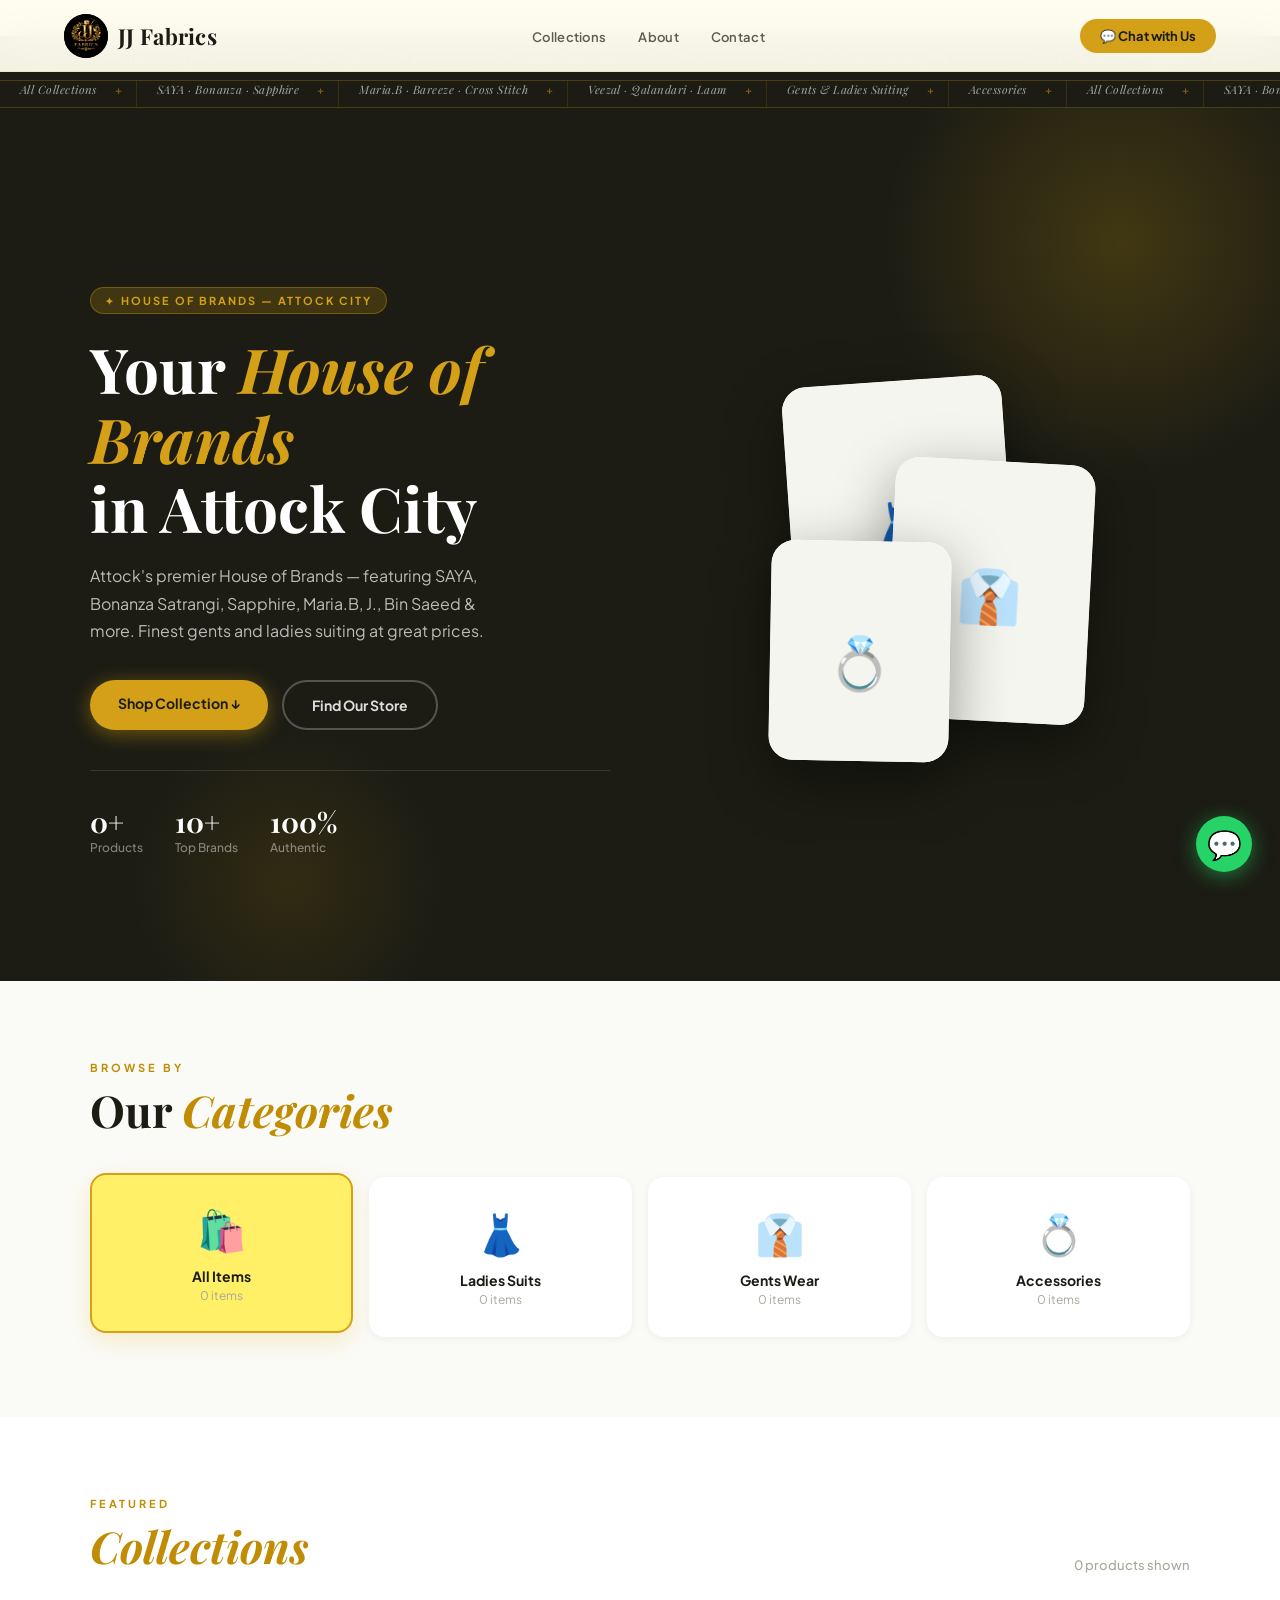
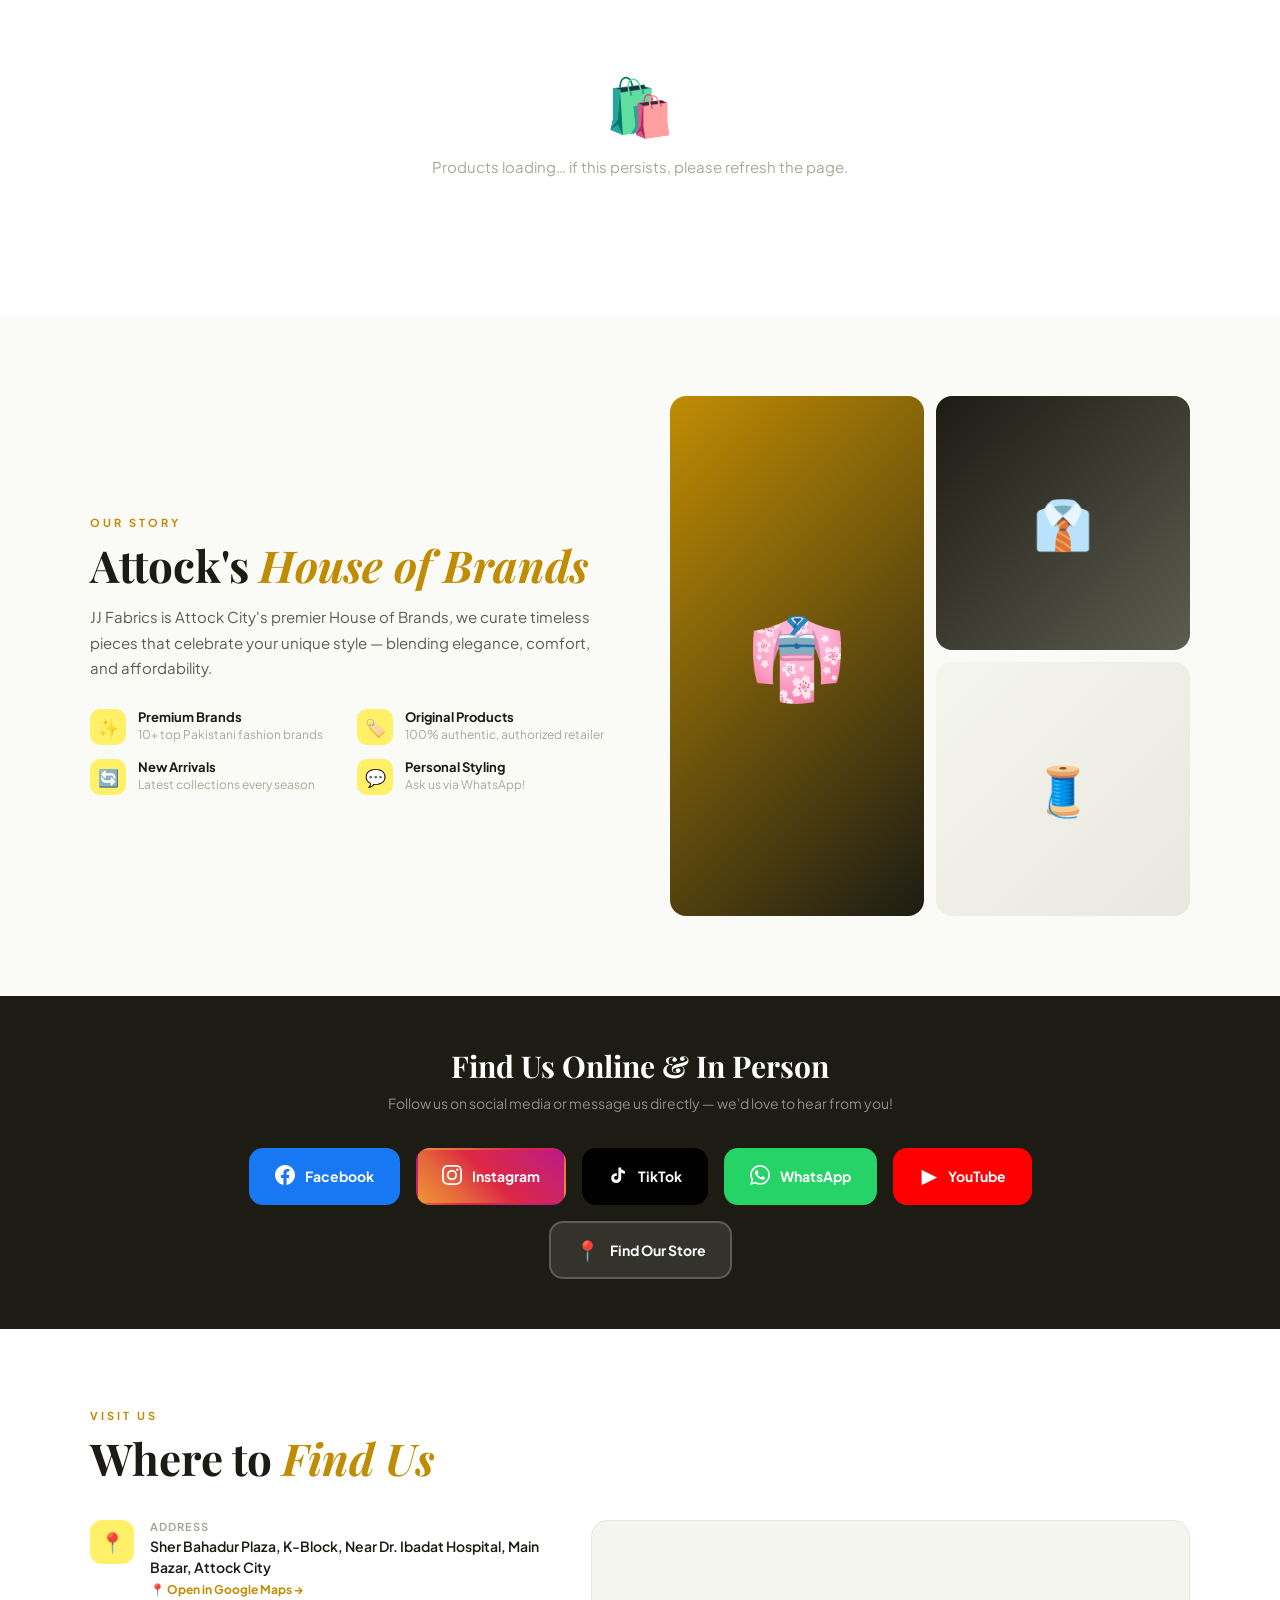
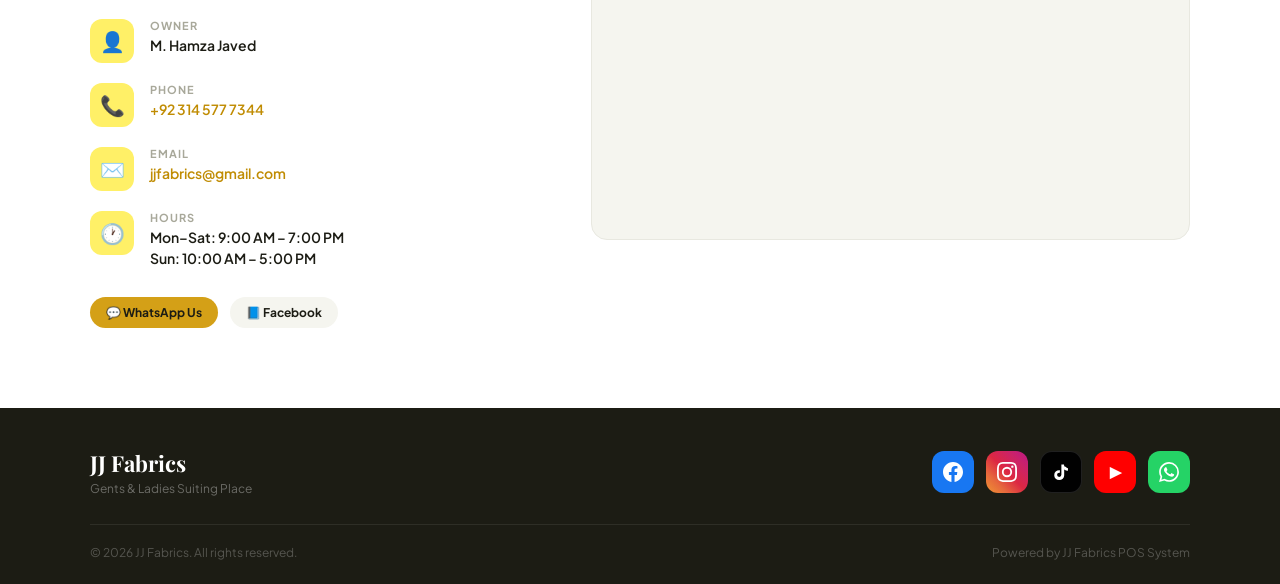
==== commit 76930875: "Update index.html" ====
--- a/index.html
+++ b/index.html
@@ -240,7 +240,7 @@
         <span class="sb-icon"><svg viewBox="0 0 24 24" fill="currentColor" width="20" height="20"><path d="M12 2.163c3.204 0 3.584.012 4.85.07 3.252.148 4.771 1.691 4.919 4.919.058 1.265.069 1.645.069 4.849 0 3.205-.012 3.584-.069 4.849-.149 3.225-1.664 4.771-4.919 4.919-1.266.058-1.644.07-4.85.07-3.204 0-3.584-.012-4.849-.07-3.26-.149-4.771-1.699-4.919-4.92-.058-1.265-.07-1.644-.07-4.849 0-3.204.013-3.583.07-4.849.149-3.227 1.664-4.771 4.919-4.919 1.266-.057 1.645-.069 4.849-.069zM12 0C8.741 0 8.333.014 7.053.072 2.695.272.273 2.69.073 7.052.014 8.333 0 8.741 0 12c0 3.259.014 3.668.072 4.948.2 4.358 2.618 6.78 6.98 6.98C8.333 23.986 8.741 24 12 24c3.259 0 3.668-.014 4.948-.072 4.354-.2 6.782-2.618 6.979-6.98.059-1.28.073-1.689.073-4.948 0-3.259-.014-3.667-.072-4.947-.196-4.354-2.617-6.78-6.979-6.98C15.668.014 15.259 0 12 0zm0 5.838a6.162 6.162 0 100 12.324 6.162 6.162 0 000-12.324zM12 16a4 4 0 110-8 4 4 0 010 8zm6.406-11.845a1.44 1.44 0 100 2.881 1.44 1.44 0 000-2.881z"/></svg></span> Instagram
       </a>
       <a class="social-btn tiktok" id="link-tt" href="#" target="_blank">
-        <span class="sb-icon"><svg viewBox="0 0 24 24" fill="currentColor" width="20" height="20"><path d="M19.59 6.69a4.83 4.83 0 01-3.77-4.25V2h-3.45v13.67a2.89 2.89 0 01-2.88 2.5 2.89 2.89 0 01-2.89-2.89 2.89 2.89 0 012.89-2.89c.28 0 .54.04.79.1V9.01a6.27 6.27 0 00-.79-.05 6.34 6.34 0 00-6.34 6.34 6.34 6.34 0 006.34 6.34 6.34 6.34 0 006.33-6.34V8.69a8.18 8.18 0 004.78 1.52V6.76a4.85 4.85 0 01-1.01-.07z"/></svg></span> TikTok
+        <span class="sb-icon"><svg viewBox="0 0 24 24" fill="currentColor" width="20" height="20"><path d="M16.6 5.82s.51.5 0 0A4.278 4.278 0 0 1 15.54 3h-3.09v12.4a2.592 2.592 0 0 1-2.59 2.5 2.592 2.592 0 0 1-2.59-2.5 2.592 2.592 0 0 1 2.59-2.5c.28 0 .54.04.79.1V9.84a6.01 6.01 0 0 0-.79-.05 5.974 5.974 0 0 0-5.98 5.96 5.974 5.974 0 0 0 5.98 5.96 5.974 5.974 0 0 0 5.98-5.96V9.12a7.733 7.733 0 0 0 4.52 1.44V7.47a4.303 4.303 0 0 1-2.74-1.65z"/></svg></span> TikTok
       </a>
       <a class="social-btn whatsapp" id="link-wa" href="#" target="_blank">
         <span class="sb-icon"><svg viewBox="0 0 24 24" fill="currentColor" width="20" height="20"><path d="M17.472 14.382c-.297-.149-1.758-.867-2.03-.967-.273-.099-.471-.148-.67.15-.197.297-.767.966-.94 1.164-.173.199-.347.223-.644.075-.297-.15-1.255-.463-2.39-1.475-.883-.788-1.48-1.761-1.653-2.059-.173-.297-.018-.458.13-.606.134-.133.298-.347.446-.52.149-.174.198-.298.298-.497.099-.198.05-.371-.025-.52-.075-.149-.669-1.612-.916-2.207-.242-.579-.487-.5-.669-.51-.173-.008-.371-.01-.57-.01-.198 0-.52.074-.792.372-.272.297-1.04 1.016-1.04 2.479 0 1.462 1.065 2.875 1.213 3.074.149.198 2.096 3.2 5.077 4.487.709.306 1.262.489 1.694.625.712.227 1.36.195 1.871.118.571-.085 1.758-.719 2.006-1.413.248-.694.248-1.289.173-1.413-.074-.124-.272-.198-.57-.347m-5.421 7.403h-.004a9.87 9.87 0 01-5.031-1.378l-.361-.214-3.741.982.998-3.648-.235-.374a9.86 9.86 0 01-1.51-5.26c.001-5.45 4.436-9.884 9.888-9.884 2.64 0 5.122 1.03 6.988 2.898a9.825 9.825 0 012.893 6.994c-.003 5.45-4.437 9.884-9.885 9.884m8.413-18.297A11.815 11.815 0 0012.05 0C5.495 0 .16 5.335.157 11.892c0 2.096.547 4.142 1.588 5.945L.057 24l6.305-1.654a11.882 11.882 0 005.683 1.448h.005c6.554 0 11.89-5.335 11.893-11.893a11.821 11.821 0 00-3.48-8.413z"/></svg></span> WhatsApp
@@ -291,7 +291,7 @@
           <svg viewBox="0 0 24 24" fill="currentColor"><path d="M12 2.163c3.204 0 3.584.012 4.85.07 3.252.148 4.771 1.691 4.919 4.919.058 1.265.069 1.645.069 4.849 0 3.205-.012 3.584-.069 4.849-.149 3.225-1.664 4.771-4.919 4.919-1.266.058-1.644.07-4.85.07-3.204 0-3.584-.012-4.849-.07-3.26-.149-4.771-1.699-4.919-4.92-.058-1.265-.07-1.644-.07-4.849 0-3.204.013-3.583.07-4.849.149-3.227 1.664-4.771 4.919-4.919 1.266-.057 1.645-.069 4.849-.069zM12 0C8.741 0 8.333.014 7.053.072 2.695.272.273 2.69.073 7.052.014 8.333 0 8.741 0 12c0 3.259.014 3.668.072 4.948.2 4.358 2.618 6.78 6.98 6.98C8.333 23.986 8.741 24 12 24c3.259 0 3.668-.014 4.948-.072 4.354-.2 6.782-2.618 6.979-6.98.059-1.28.073-1.689.073-4.948 0-3.259-.014-3.667-.072-4.947-.196-4.354-2.617-6.78-6.979-6.98C15.668.014 15.259 0 12 0zm0 5.838a6.162 6.162 0 100 12.324 6.162 6.162 0 000-12.324zM12 16a4 4 0 110-8 4 4 0 010 8zm6.406-11.845a1.44 1.44 0 100 2.881 1.44 1.44 0 000-2.881z"/></svg>
         </a>
         <a class="fs-btn fs-tiktok" id="fs-tt" href="#" target="_blank" title="TikTok">
-          <svg viewBox="0 0 24 24" fill="currentColor"><path d="M19.59 6.69a4.83 4.83 0 01-3.77-4.25V2h-3.45v13.67a2.89 2.89 0 01-2.88 2.5 2.89 2.89 0 01-2.89-2.89 2.89 2.89 0 012.89-2.89c.28 0 .54.04.79.1V9.01a6.27 6.27 0 00-.79-.05 6.34 6.34 0 00-6.34 6.34 6.34 6.34 0 006.34 6.34 6.34 6.34 0 006.33-6.34V8.69a8.18 8.18 0 004.78 1.52V6.76a4.85 4.85 0 01-1.01-.07z"/></svg>
+          <svg viewBox="0 0 24 24" fill="currentColor"><path d="M16.6 5.82s.51.5 0 0A4.278 4.278 0 0 1 15.54 3h-3.09v12.4a2.592 2.592 0 0 1-2.59 2.5 2.592 2.592 0 0 1-2.59-2.5 2.592 2.592 0 0 1 2.59-2.5c.28 0 .54.04.79.1V9.84a6.01 6.01 0 0 0-.79-.05 5.974 5.974 0 0 0-5.98 5.96 5.974 5.974 0 0 0 5.98 5.96 5.974 5.974 0 0 0 5.98-5.96V9.12a7.733 7.733 0 0 0 4.52 1.44V7.47a4.303 4.303 0 0 1-2.74-1.65z"/></svg>
         </a>
         <a class="fs-btn fs-youtube" id="fs-yt" href="https://youtube.com/@jjfabric786?si=HoEYFCJVncSEmGBm" target="_blank" title="YouTube">▶️</a>
         <a class="fs-btn fs-whatsapp" id="fs-wa" href="#" target="_blank" title="WhatsApp">
--- a/store.css
+++ b/store.css
@@ -257,7 +257,7 @@
     transition: all 0.25s; border: 2px solid transparent;
   }
   .social-btn .sb-icon { font-size: 20px; }
-  .social-btn.tiktok   { background: #010101; color: white; border-color: rgba(255,255,255,0.15); }
+  .social-btn.tiktok   { background: #010101; color: white; }
   .social-btn.tiktok:hover   { background: #69C9D0; color: #010101; transform: translateY(-3px); box-shadow: 0 8px 24px rgba(105,201,208,0.4); }
   .social-btn.facebook  { background: #1877F2; color: white; }
   .social-btn.facebook:hover  { background: #0d65d9; transform: translateY(-3px); box-shadow: 0 8px 24px rgba(24,119,242,0.4); }
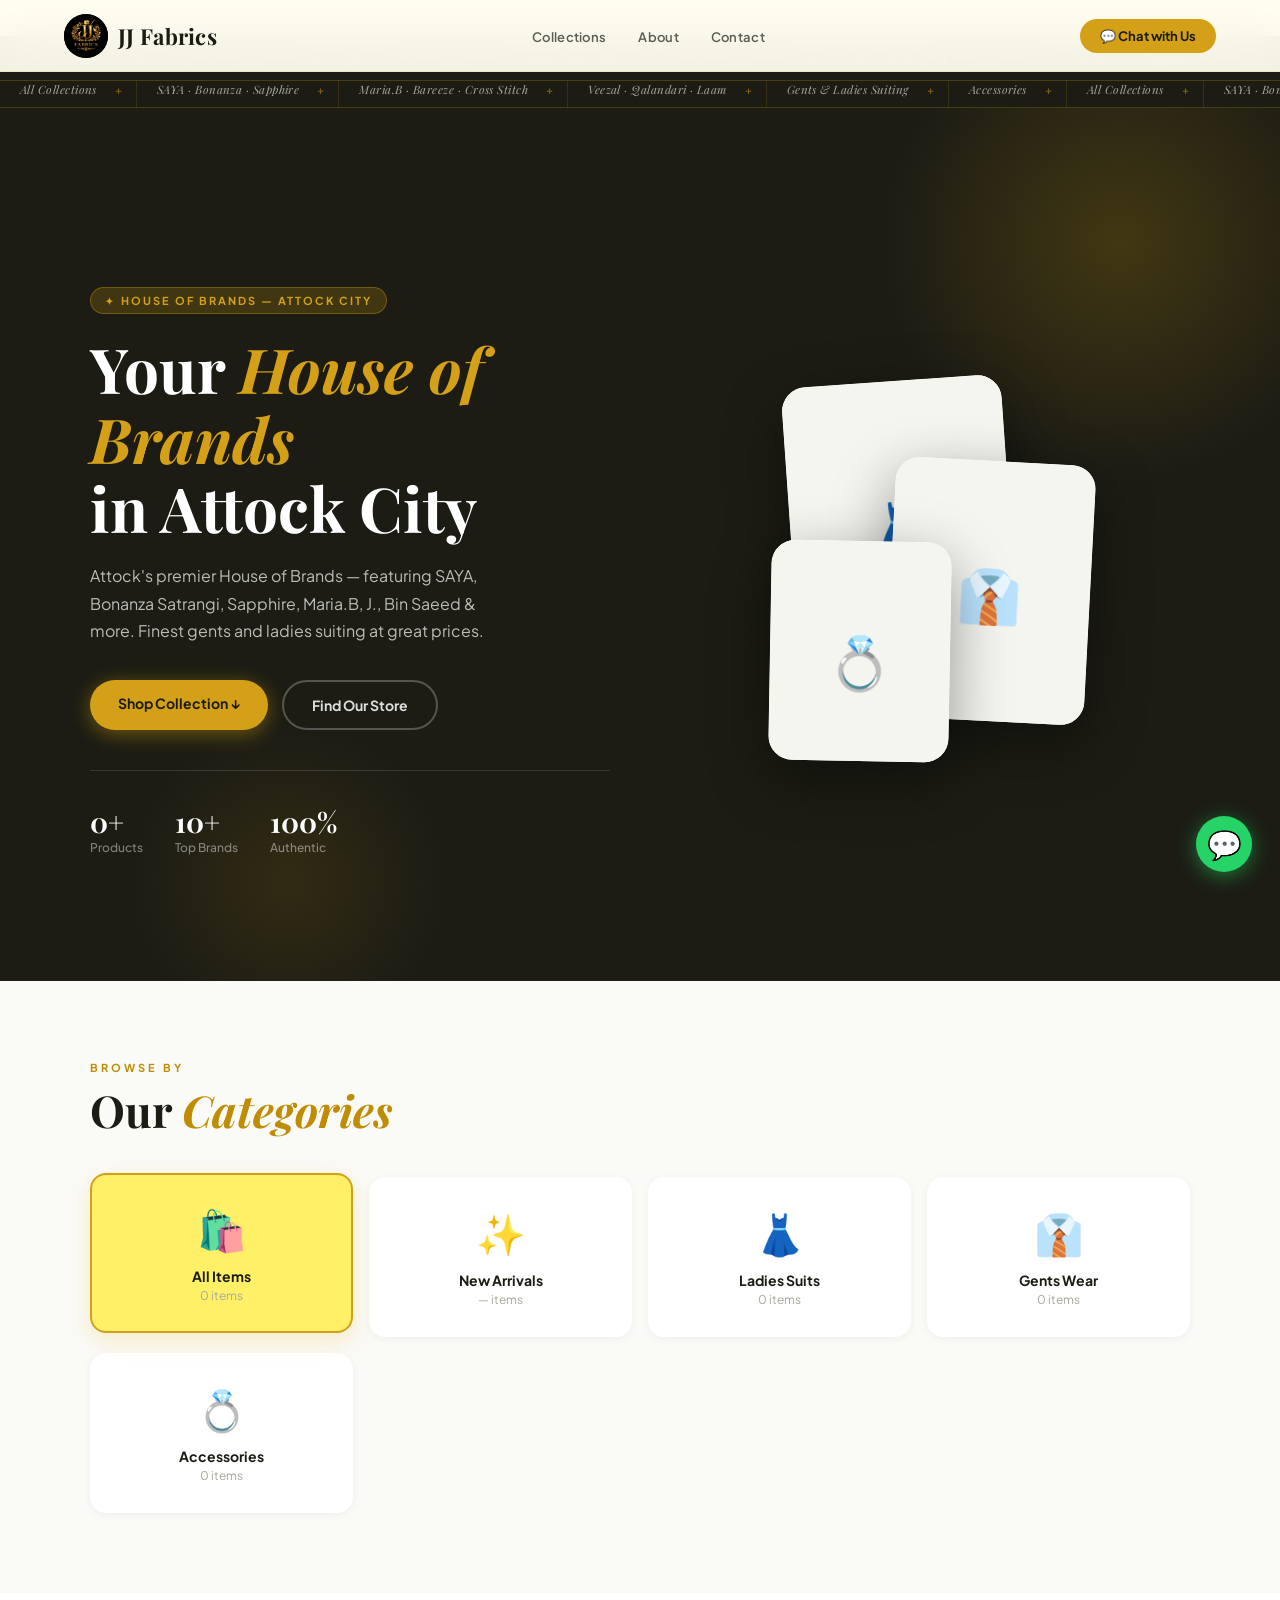
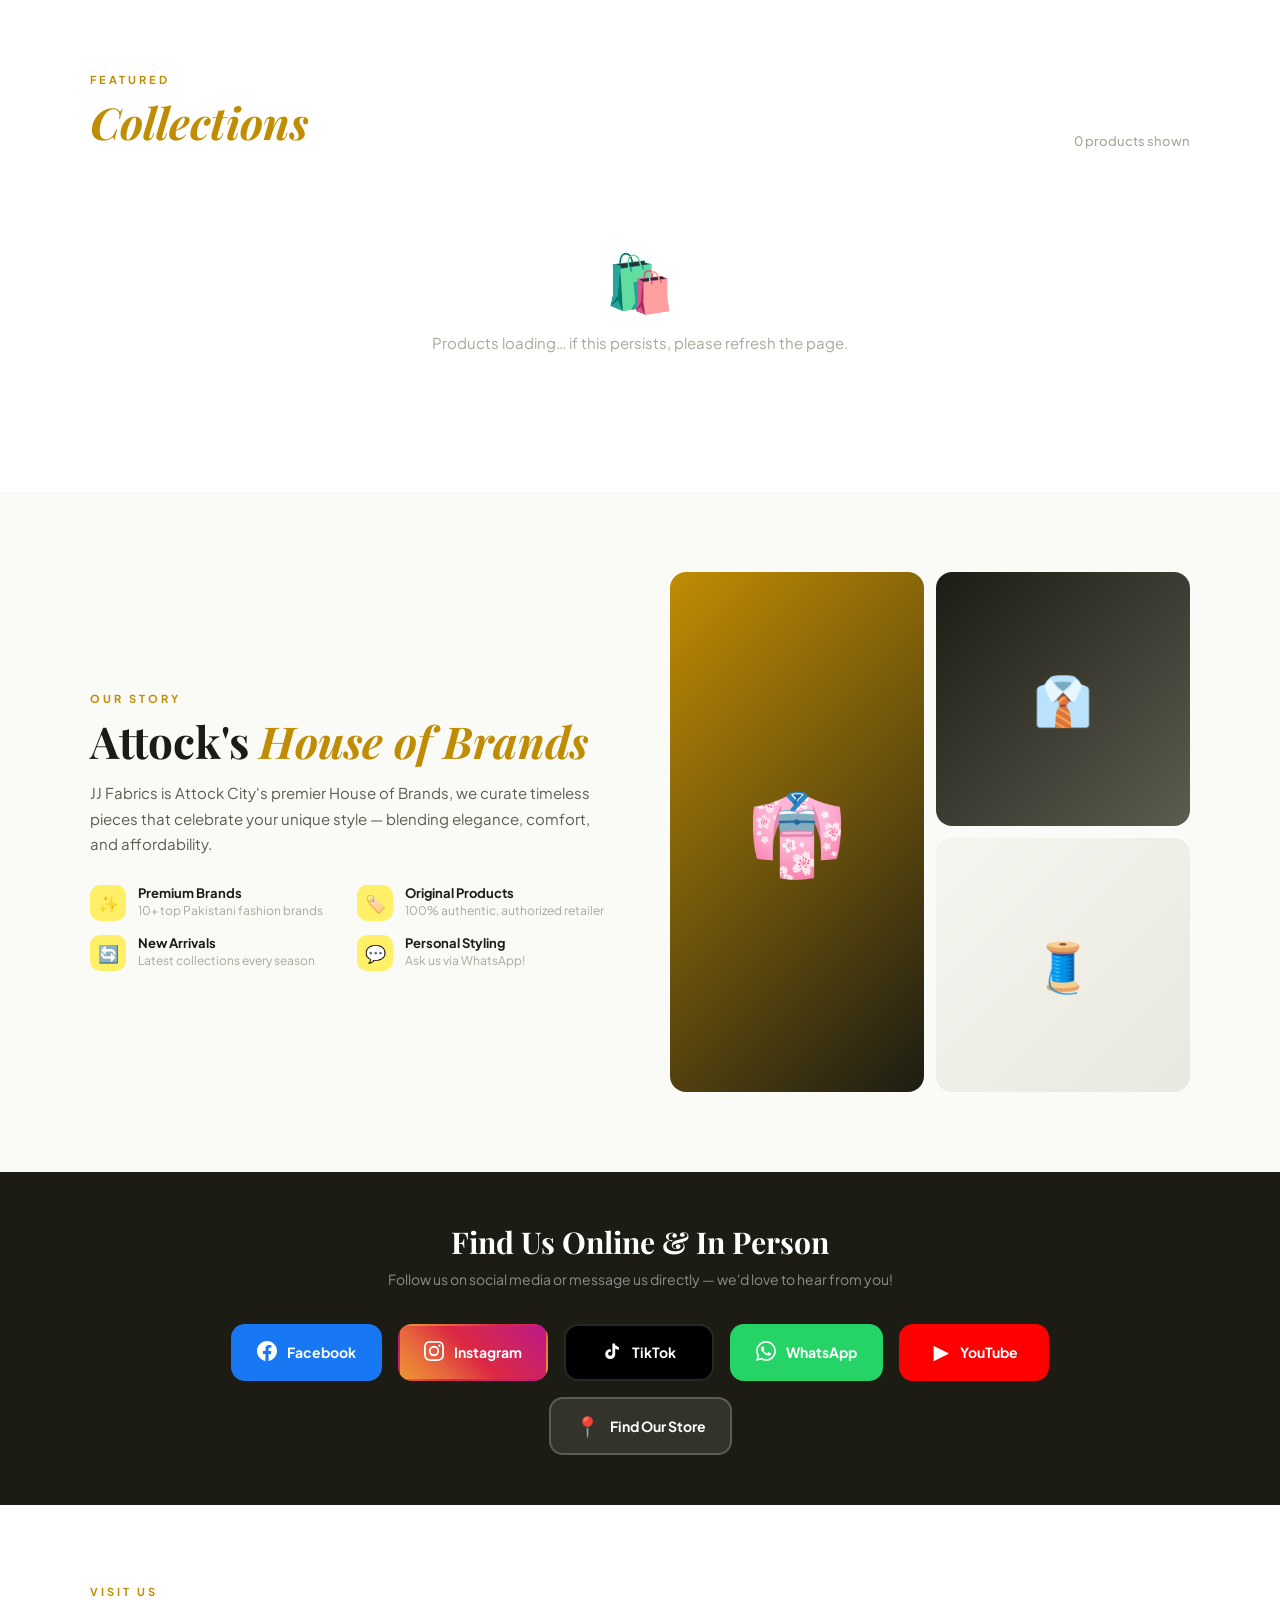
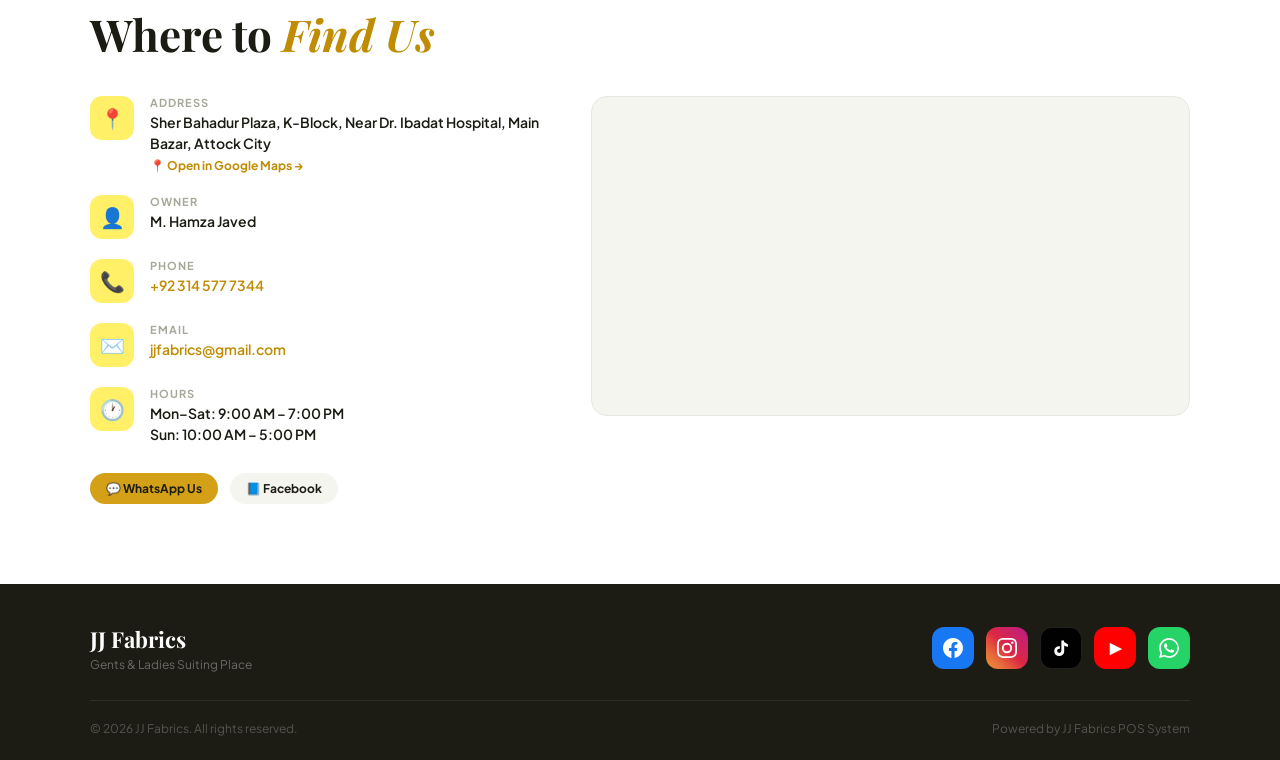
==== commit d2e11fda: "Update index.html" ====
--- a/index.html
+++ b/index.html
@@ -181,6 +181,7 @@
     <div class="section-title">Our <em>Categories</em></div>
     <div class="cat-grid" id="cat-grid">
       <div class="cat-card active" onclick="filterCat('')"><span class="cat-icon">🛍️</span><div class="cat-name">All Items</div><div class="cat-count" id="cnt-all">— items</div></div>
+      <div class="cat-card" onclick="filterCat('__new__')"><span class="cat-icon">✨</span><div class="cat-name">New Arrivals</div><div class="cat-count" id="cnt-new">— items</div></div>
       <div class="cat-card" onclick="filterCat('Ladies Suiting')"><span class="cat-icon">👗</span><div class="cat-name">Ladies Suits</div><div class="cat-count" id="cnt-women">— items</div></div>
       <div class="cat-card" onclick="filterCat('Gents Suiting')"><span class="cat-icon">👔</span><div class="cat-name">Gents Wear</div><div class="cat-count" id="cnt-men">— items</div></div>
       <div class="cat-card" onclick="filterCat('Accessories')"><span class="cat-icon">💍</span><div class="cat-name">Accessories</div><div class="cat-count" id="cnt-acc">— items</div></div>
--- a/store.css
+++ b/store.css
@@ -252,12 +252,13 @@
   .social-strip p { font-size: 14px; color: rgba(255,255,255,0.5); margin-bottom: 36px; }
   .social-links { display: flex; justify-content: center; gap: 16px; flex-wrap: wrap; }
   .social-btn {
-    display: flex; align-items: center; gap: 10px; padding: 14px 24px;
+    display: flex; align-items: center; justify-content: center; gap: 10px;
+    padding: 14px 24px; min-width: 150px;
     border-radius: 14px; font-size: 14px; font-weight: 700; text-decoration: none;
     transition: all 0.25s; border: 2px solid transparent;
   }
   .social-btn .sb-icon { font-size: 20px; }
-  .social-btn.tiktok   { background: #010101; color: white; }
+  .social-btn.tiktok   { background: #010101; color: white; border-color: rgba(255,255,255,0.15); }
   .social-btn.tiktok:hover   { background: #69C9D0; color: #010101; transform: translateY(-3px); box-shadow: 0 8px 24px rgba(105,201,208,0.4); }
   .social-btn.facebook  { background: #1877F2; color: white; }
   .social-btn.facebook:hover  { background: #0d65d9; transform: translateY(-3px); box-shadow: 0 8px 24px rgba(24,119,242,0.4); }
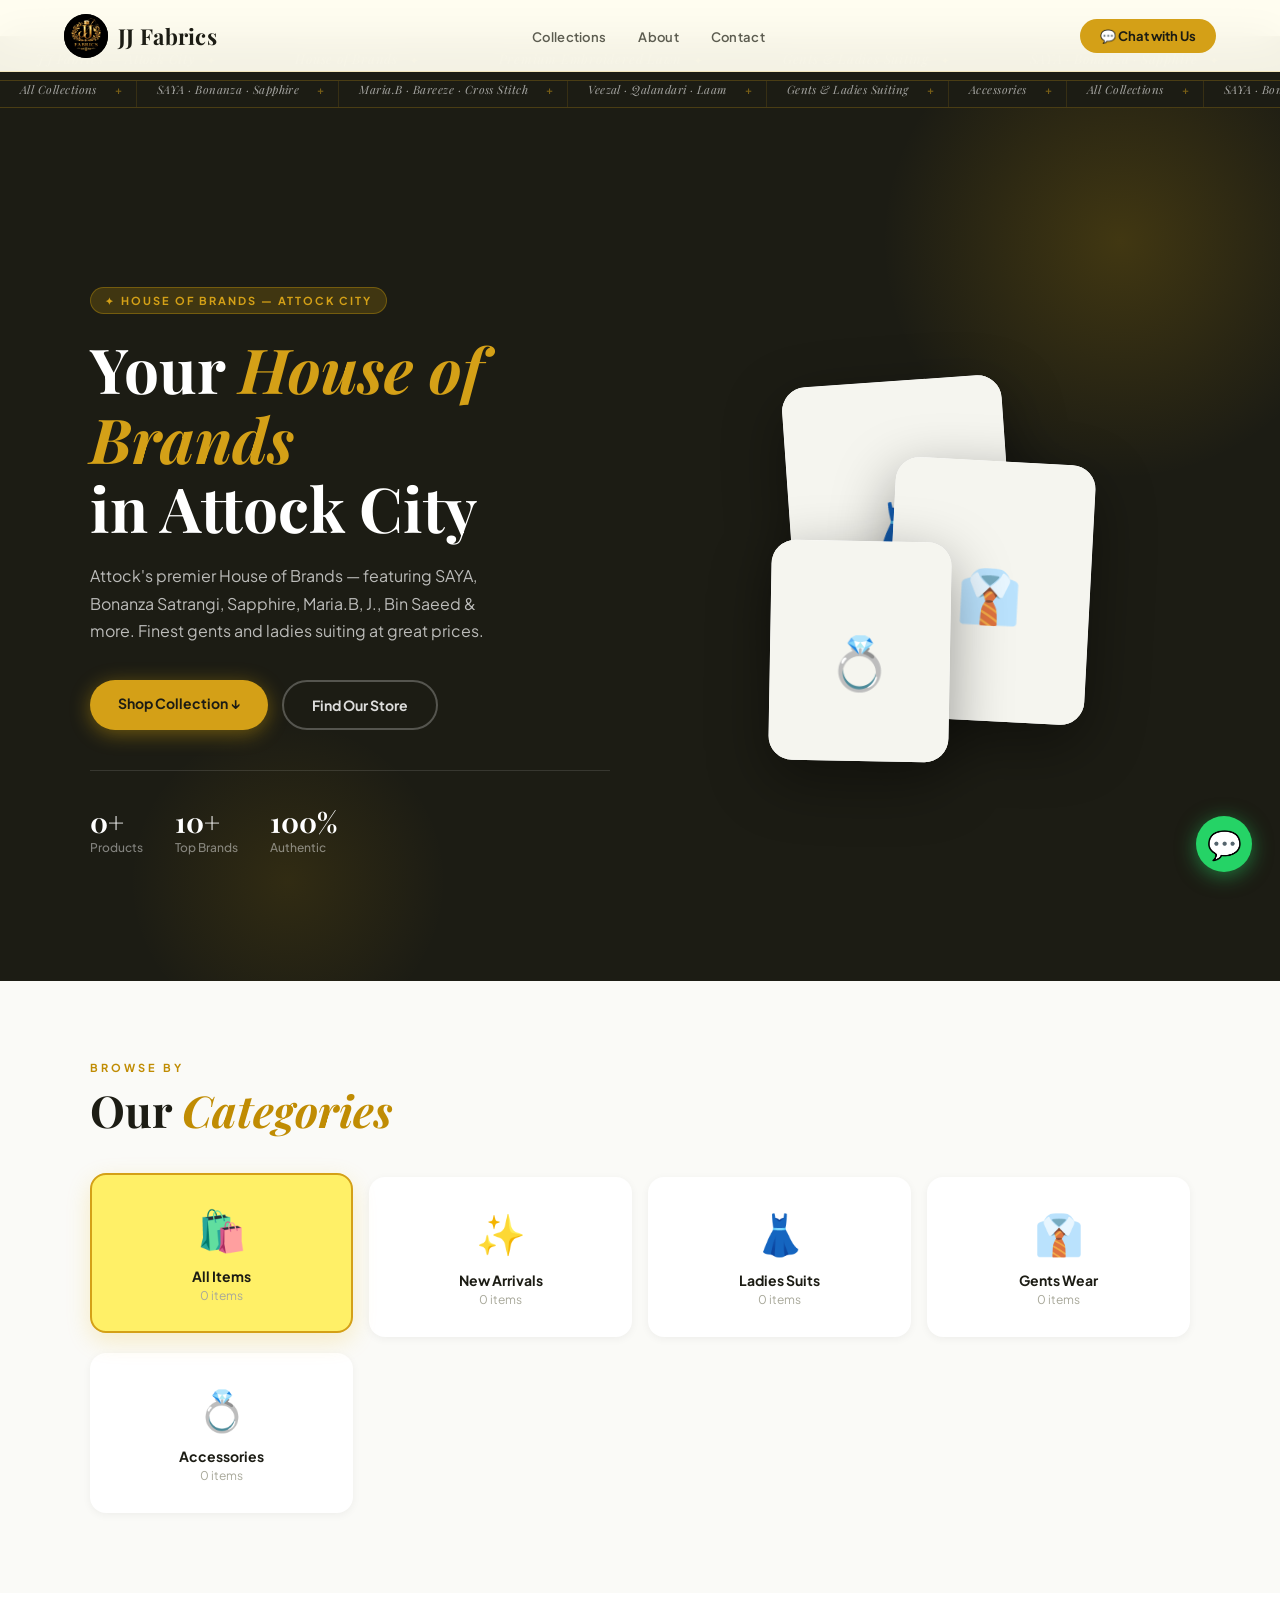
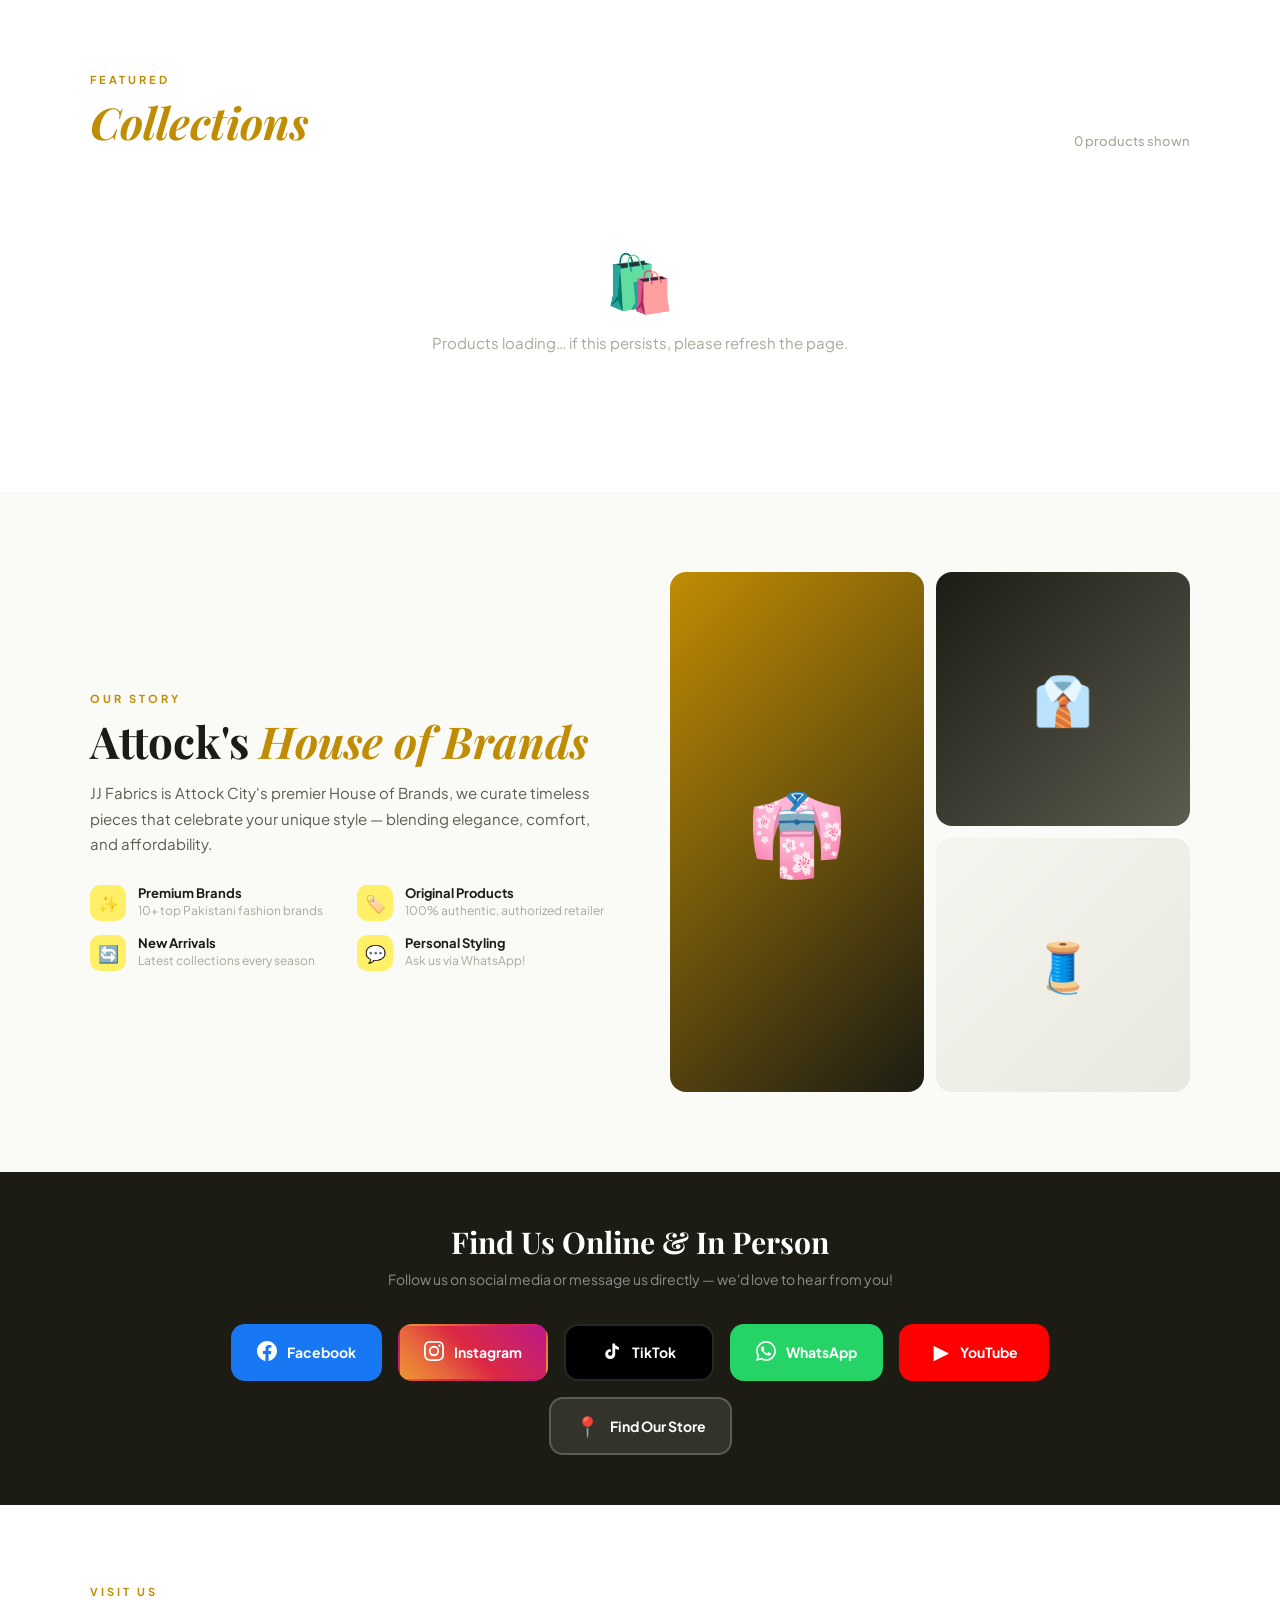
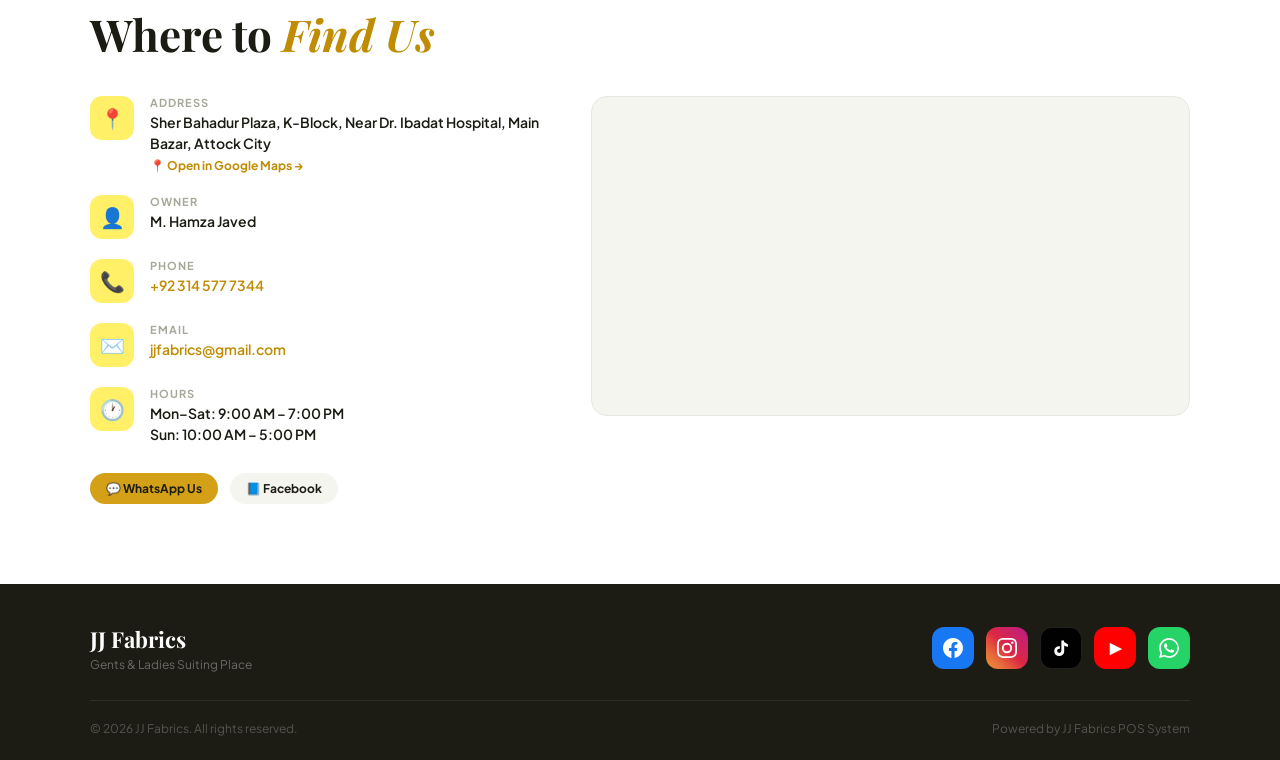
==== commit 75d1b9d7: "Update index.html" ====
--- a/index.html
+++ b/index.html
@@ -307,6 +307,7 @@
   </div>
 </footer>
 
+<script src="db.js"></script>
 <script src="store.js"></script>
 </body>
 </html>
--- a/store.css
+++ b/store.css
@@ -213,7 +213,8 @@
     animation: fadeUp 0.6s ease both;
   }
   .product-card:hover { transform: translateY(-6px); box-shadow: 0 16px 40px rgba(0,0,0,0.1); border-color: var(--accent); }
-  .product-card .pc-badge { position: absolute; top: 12px; left: 12px; background: var(--accent); color: var(--gray-900); font-size: 10px; font-weight: 700; padding: 3px 10px; border-radius: 50px; letter-spacing: 0.5px; text-transform: uppercase; z-index: 1; }
+  .product-card .pc-badge { position: absolute; top: 12px; left: 12px; background: var(--accent); color: var(--gray-900); font-size: 10px; font-weight: 800; padding: 4px 12px; border-radius: 50px; letter-spacing: 1px; text-transform: uppercase; z-index: 1; box-shadow: 0 0 0 0 var(--accent); animation: badgePulse 2s infinite; }
+@keyframes badgePulse { 0% { box-shadow: 0 0 0 0 rgba(212,160,23,0.6); } 70% { box-shadow: 0 0 0 8px rgba(212,160,23,0); } 100% { box-shadow: 0 0 0 0 rgba(212,160,23,0); } }
   .pc-image {
     width: 100%; aspect-ratio: 3/4; background: var(--gray-100);
     display: flex; align-items: center; justify-content: center; font-size: 64px;
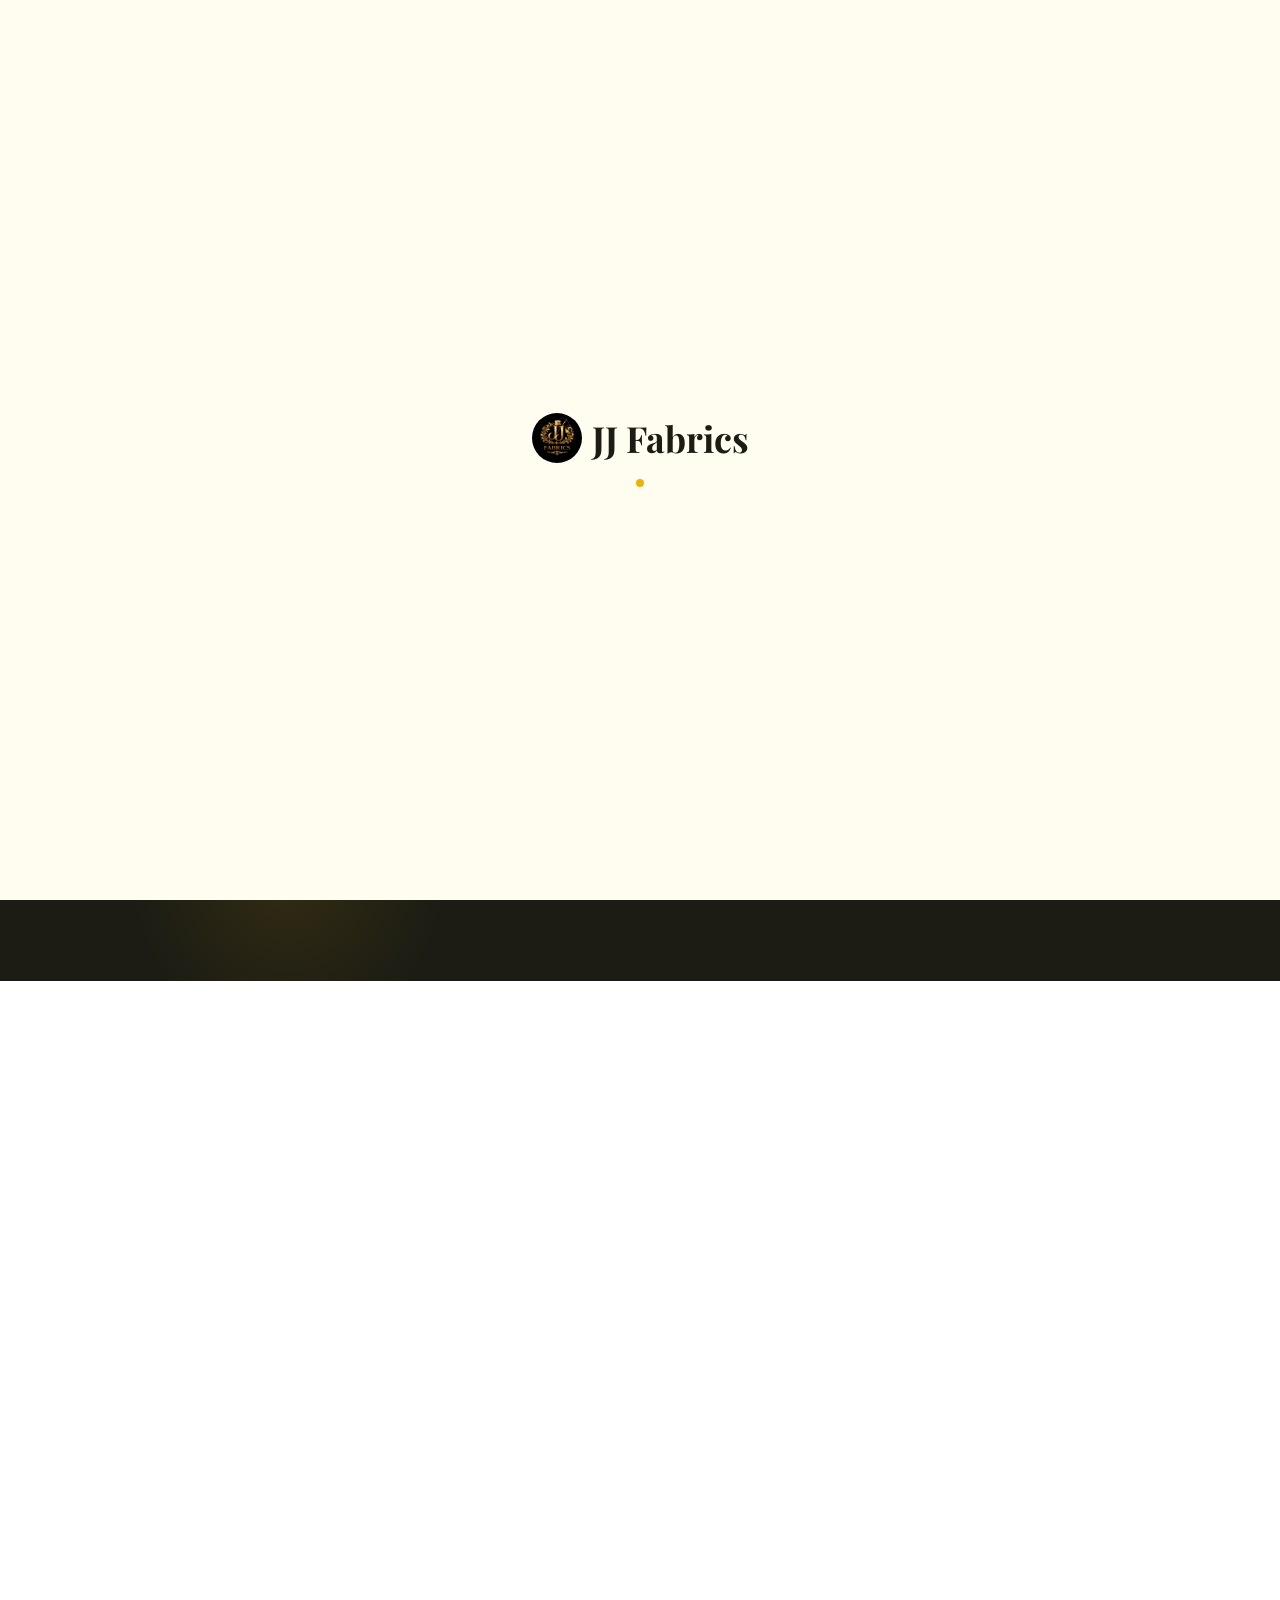
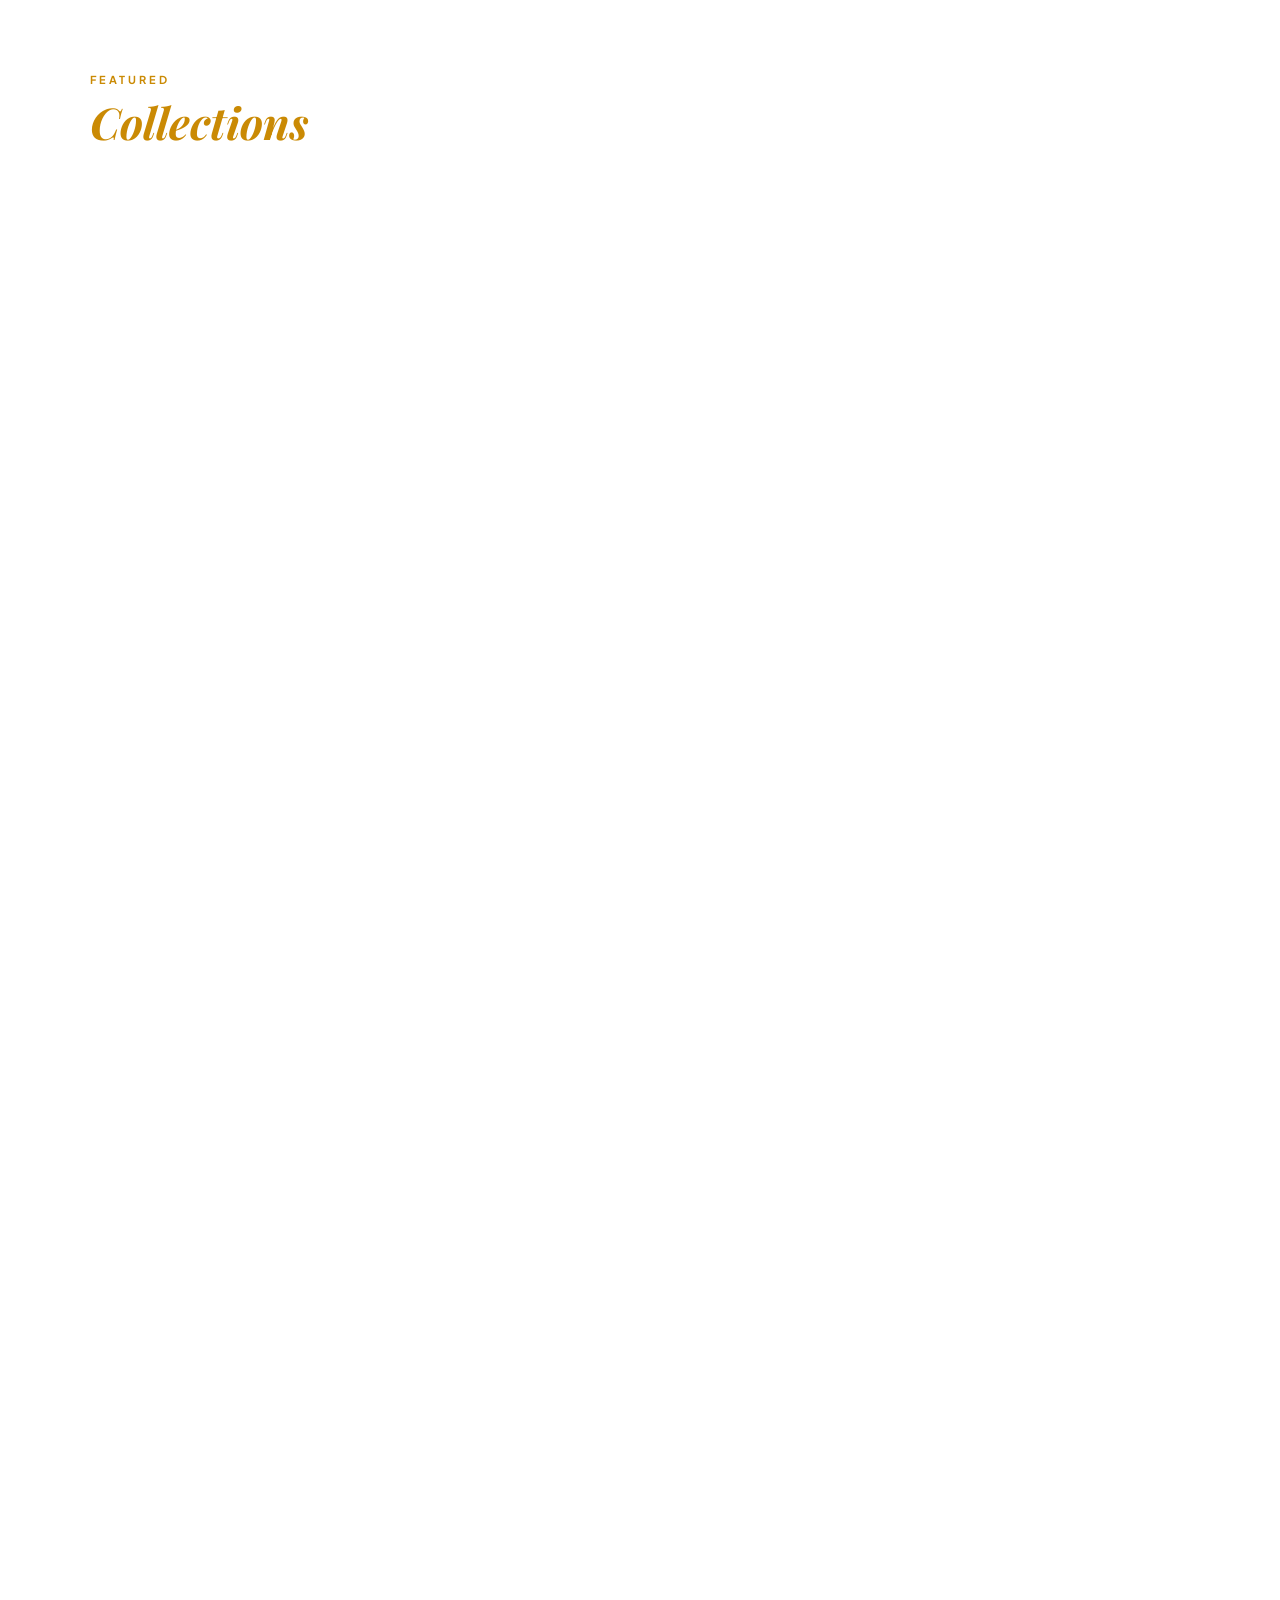
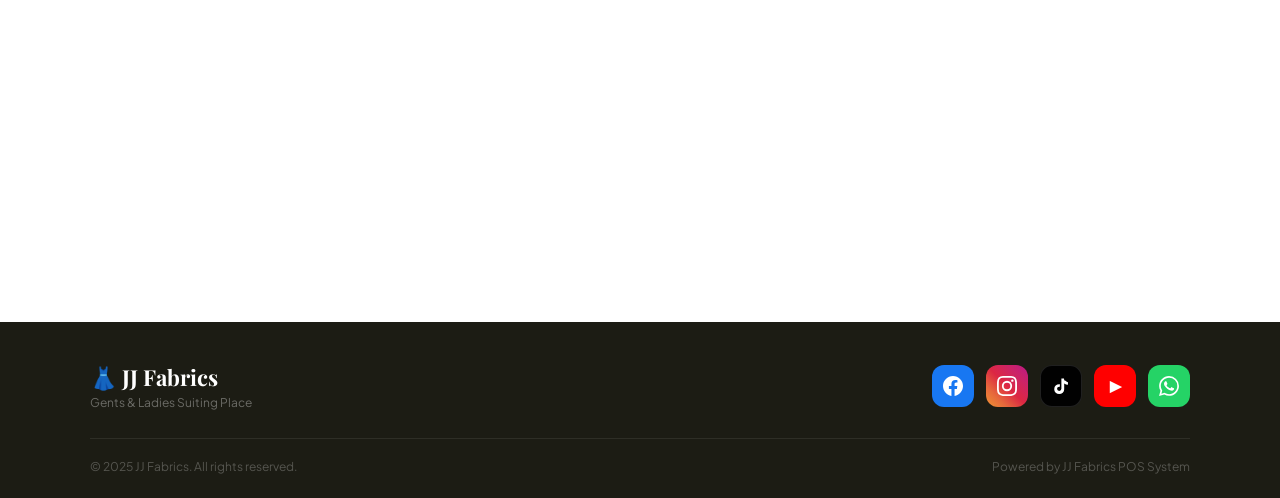
==== commit 4708b0b8: "Update index.html" ====
--- a/index.html
+++ b/index.html
@@ -15,7 +15,7 @@
   <div class="loader-dot"></div>
 </div>
 
-<!-- FLOATING WHATSAPP -->
+<!-- FLOATING WHATSAPP --->
 <a class="wa-float" id="wa-btn" href="#" target="_blank" title="Chat on WhatsApp">💬</a>
 
 <!-- BACK TO TOP -->
--- a/store.css
+++ b/store.css
@@ -159,21 +159,21 @@
     border-radius: 50%;
   }
   /* Hero text is always white when on dark bg */
-  .hero h2 { font-family: 'Playfair Display', serif; font-size: clamp(36px,5vw,62px); font-weight: 700; line-height: 1.12; color: #FFFFFF; margin-bottom: 20px; }
+  .hero h2 { font-family: 'Playfair Display', serif; font-size: clamp(36px,5vw,62px); font-weight: 700; line-height: 1.12; color: var(--hero-text, #FFFFFF); margin-bottom: 20px; }
   .hero h2 em { font-style: italic; color: var(--accent); }
-  .hero p { font-size: 16px; color: rgba(255,255,255,0.7); line-height: 1.7; max-width: 420px; margin-bottom: 36px; }
+  .hero p { font-size: 16px; color: var(--hero-text-muted, rgba(255,255,255,0.7)); line-height: 1.7; max-width: 420px; margin-bottom: 36px; }
   .hero-pill { display: inline-flex; align-items: center; gap: 6px; background: rgba(234,179,8,0.18); color: var(--accent); font-size: 11px; font-weight: 700; letter-spacing: 2px; text-transform: uppercase; padding: 6px 14px; border-radius: 50px; margin-bottom: 20px; border: 1px solid rgba(234,179,8,0.3); }
   .hero-pill::before { content:'✦'; font-size: 10px; }
   .hero-stats { display: flex; gap: 32px; margin-top: 40px; padding-top: 32px; border-top: 1px solid rgba(255,255,255,0.12); }
-  .hero-stat .num { font-family: 'Playfair Display', serif; font-size: 28px; font-weight: 700; color: #FFFFFF; }
-  .hero-stat .lbl { font-size: 12px; color: rgba(255,255,255,0.45); font-weight: 500; }
+  .hero-stat .num { font-family: 'Playfair Display', serif; font-size: 28px; font-weight: 700; color: var(--hero-text, #FFFFFF); }
+  .hero-stat .lbl { font-size: 12px; color: var(--hero-text-muted, rgba(255,255,255,0.45)); font-weight: 500; }
 
   .hero-inner { max-width: 1100px; margin: 0 auto; display: grid; grid-template-columns: 1fr 1fr; gap: 60px; align-items: center; width: 100%; position: relative; z-index: 1; }
   .hero-text { animation: fadeUp 0.9s ease both; }
   .hero-btns { display: flex; gap: 14px; flex-wrap: wrap; }
   .btn-hero-primary { background: var(--accent); color: #1C1C14; padding: 14px 28px; border-radius: 50px; font-weight: 700; font-size: 14px; text-decoration: none; transition: all 0.2s; box-shadow: 0 4px 20px rgba(234,179,8,0.4); }
   .btn-hero-primary:hover { background: var(--accent-dark); color: white; transform: translateY(-2px); box-shadow: 0 8px 30px rgba(234,179,8,0.5); }
-  .btn-hero-ghost { border: 2px solid rgba(255,255,255,0.25); color: rgba(255,255,255,0.85); padding: 14px 28px; border-radius: 50px; font-weight: 700; font-size: 14px; text-decoration: none; transition: all 0.2s; }
+  .btn-hero-ghost { border: 2px solid var(--hero-text-muted, rgba(255,255,255,0.25)); color: var(--hero-text, rgba(255,255,255,0.85)); padding: 14px 28px; border-radius: 50px; font-weight: 700; font-size: 14px; text-decoration: none; transition: all 0.2s; }
   .btn-hero-ghost:hover { border-color: var(--accent); color: var(--accent); }
   .hero-visual { animation: fadeUp 0.9s 0.2s ease both; display: flex; justify-content: center; align-items: center; }
   .hero-card-stack { position: relative; width: 320px; height: 380px; }
@@ -196,7 +196,7 @@
 
   /* ── CATEGORIES ── */
   .categories { background: var(--gray-50); }
-  .cat-grid { display: grid; grid-template-columns: repeat(4, 1fr); gap: 16px; margin-top: 40px; }
+  .cat-grid { display: grid; grid-template-columns: repeat(3, 1fr); gap: 16px; margin-top: 40px; }
   .cat-card { background: white; border-radius: var(--radius); padding: 28px 20px; text-align: center; cursor: pointer; border: 2px solid transparent; transition: all 0.25s; box-shadow: var(--shadow-sm,0 2px 8px rgba(0,0,0,0.05)); }
   .cat-card:hover, .cat-card.active { border-color: var(--accent); background: var(--accent-lt); transform: translateY(-4px); box-shadow: 0 8px 24px rgba(234,179,8,0.2); }
   .cat-icon { font-size: 40px; margin-bottom: 12px; display: block; }
@@ -213,8 +213,36 @@
     animation: fadeUp 0.6s ease both;
   }
   .product-card:hover { transform: translateY(-6px); box-shadow: 0 16px 40px rgba(0,0,0,0.1); border-color: var(--accent); }
-  .product-card .pc-badge { position: absolute; top: 12px; left: 12px; background: var(--accent); color: var(--gray-900); font-size: 10px; font-weight: 800; padding: 4px 12px; border-radius: 50px; letter-spacing: 1px; text-transform: uppercase; z-index: 1; box-shadow: 0 0 0 0 var(--accent); animation: badgePulse 2s infinite; }
-@keyframes badgePulse { 0% { box-shadow: 0 0 0 0 rgba(212,160,23,0.6); } 70% { box-shadow: 0 0 0 8px rgba(212,160,23,0); } 100% { box-shadow: 0 0 0 0 rgba(212,160,23,0); } }
+  .pc-badge-new {
+    position: absolute; top: -4px; left: -4px; z-index: 2;
+    width: 76px; height: 76px;
+    overflow: hidden; pointer-events: none;
+  }
+  .pc-badge-new::before {
+    content: 'NEW';
+    position: absolute;
+    top: 21px; left: -18px;
+    width: 86px; height: 21px;
+    background: linear-gradient(180deg, #e8000d 0%, #b00009 100%);
+    transform: rotate(-45deg);
+    text-align: center; line-height: 21px;
+    font-family: 'Plus Jakarta Sans', sans-serif;
+    font-size: 8px; font-weight: 900; letter-spacing: 1.5px;
+    color: #fff; text-transform: uppercase;
+    box-shadow: 0 2px 6px rgba(0,0,0,0.4), inset 0 1px 0 rgba(255,255,255,0.2);
+  }
+  .pc-badge-sale {
+    position: absolute; top: 10px; left: 10px; z-index: 2;
+    width: 46px; height: 46px; border-radius: 50%;
+    display: flex; align-items: center; justify-content: center;
+    font-size: 10px; font-weight: 900; letter-spacing: 0.5px;
+    text-transform: uppercase; text-align: center; line-height: 1.2;
+    background: #e01f1f; color: #fff;
+    animation: badgePop 0.35s cubic-bezier(.34,1.56,.64,1) both;
+    box-shadow: 0 3px 10px rgba(0,0,0,0.2);
+  }
+  .pc-badge-new + .pc-badge-sale, .pc-badge-sale + .pc-badge-new { top: 64px; }
+  @keyframes badgePop { 0%{transform:scale(0);opacity:0} 80%{transform:scale(1.1)} 100%{transform:scale(1)} }
   .pc-image {
     width: 100%; aspect-ratio: 3/4; background: var(--gray-100);
     display: flex; align-items: center; justify-content: center; font-size: 64px;
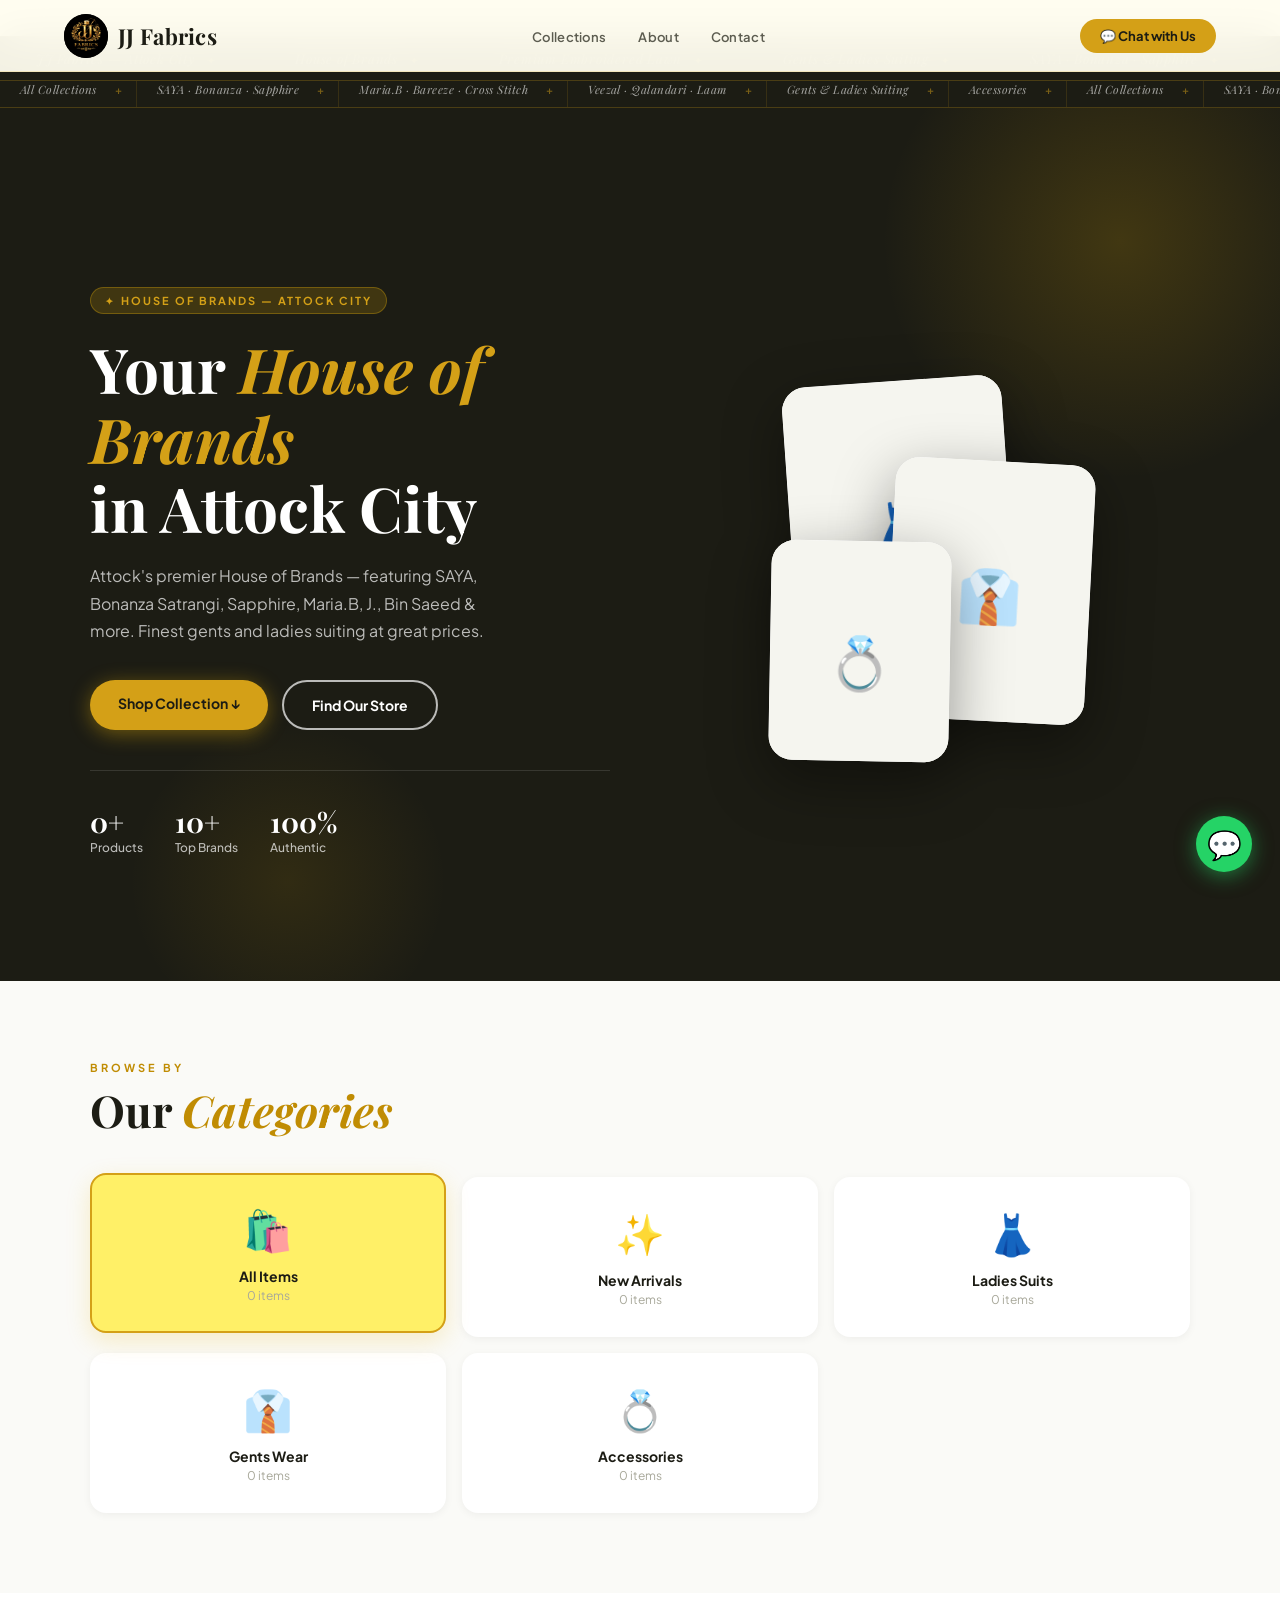
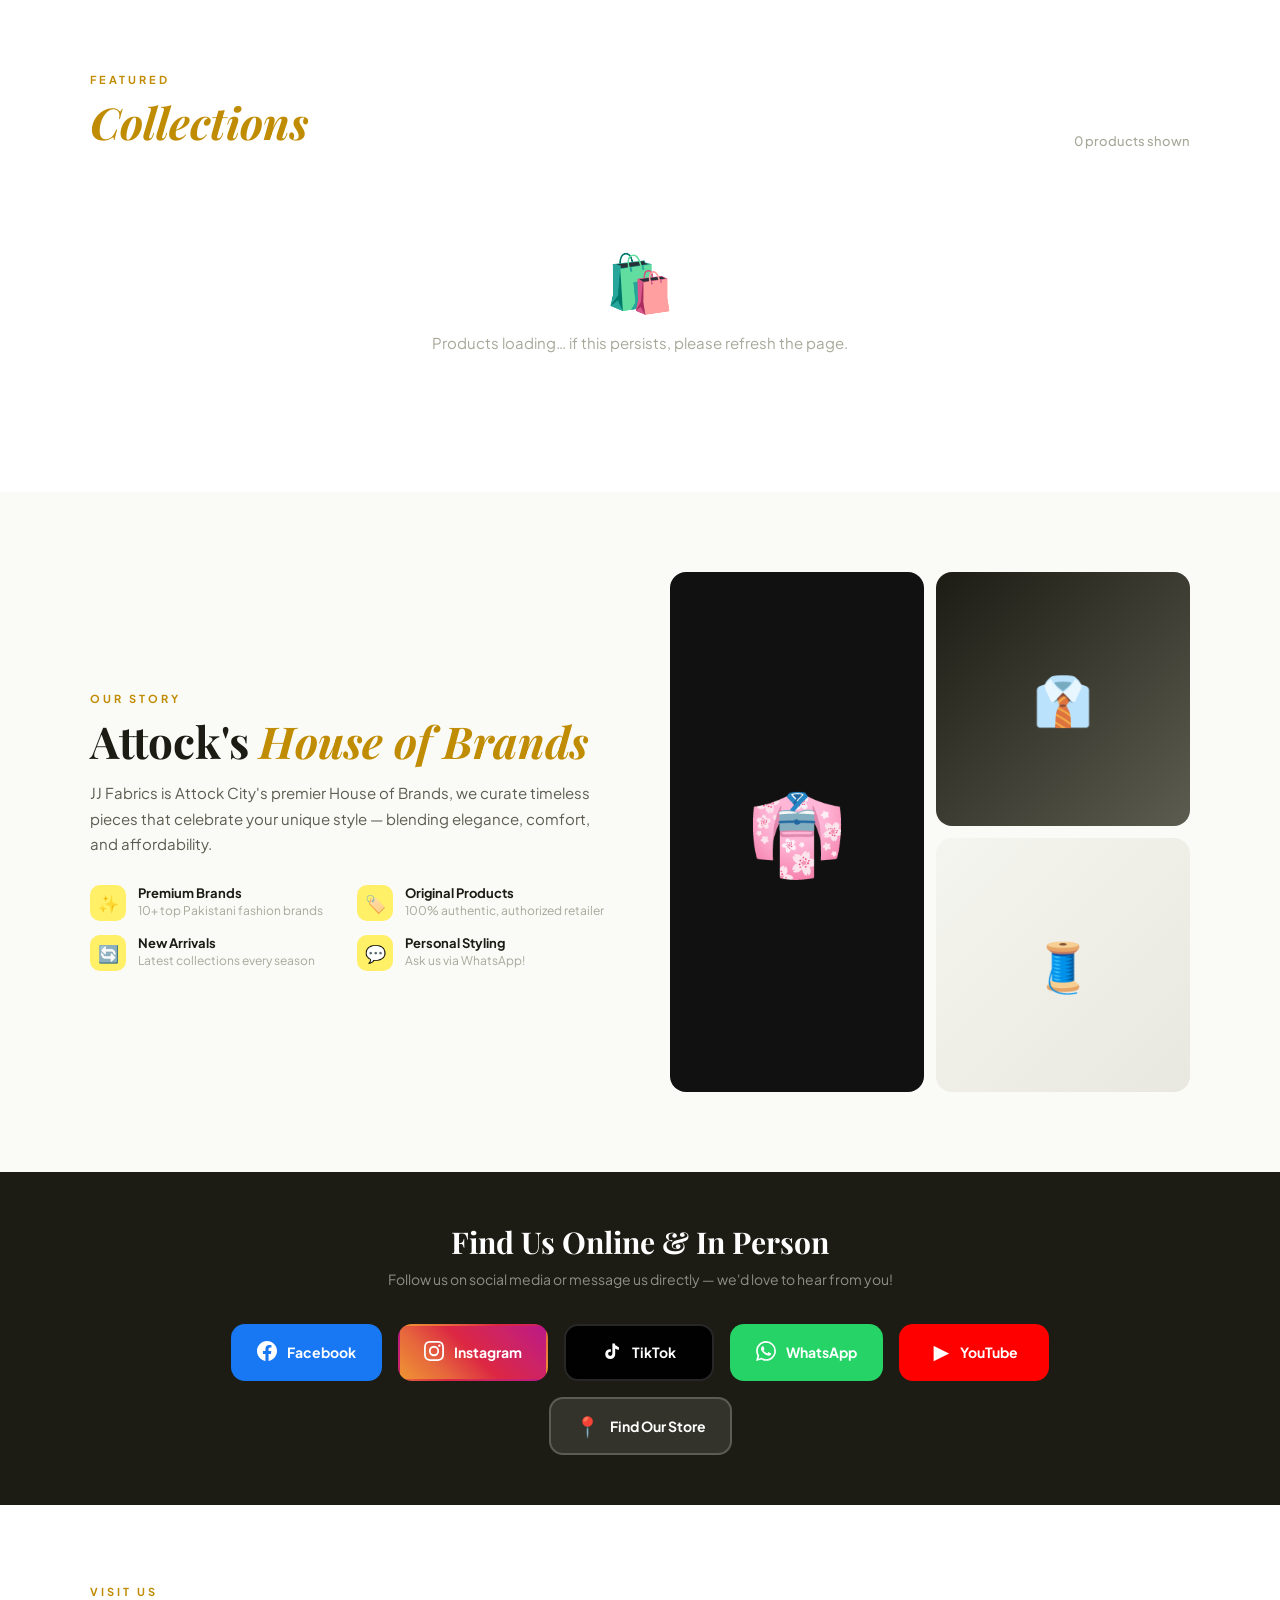
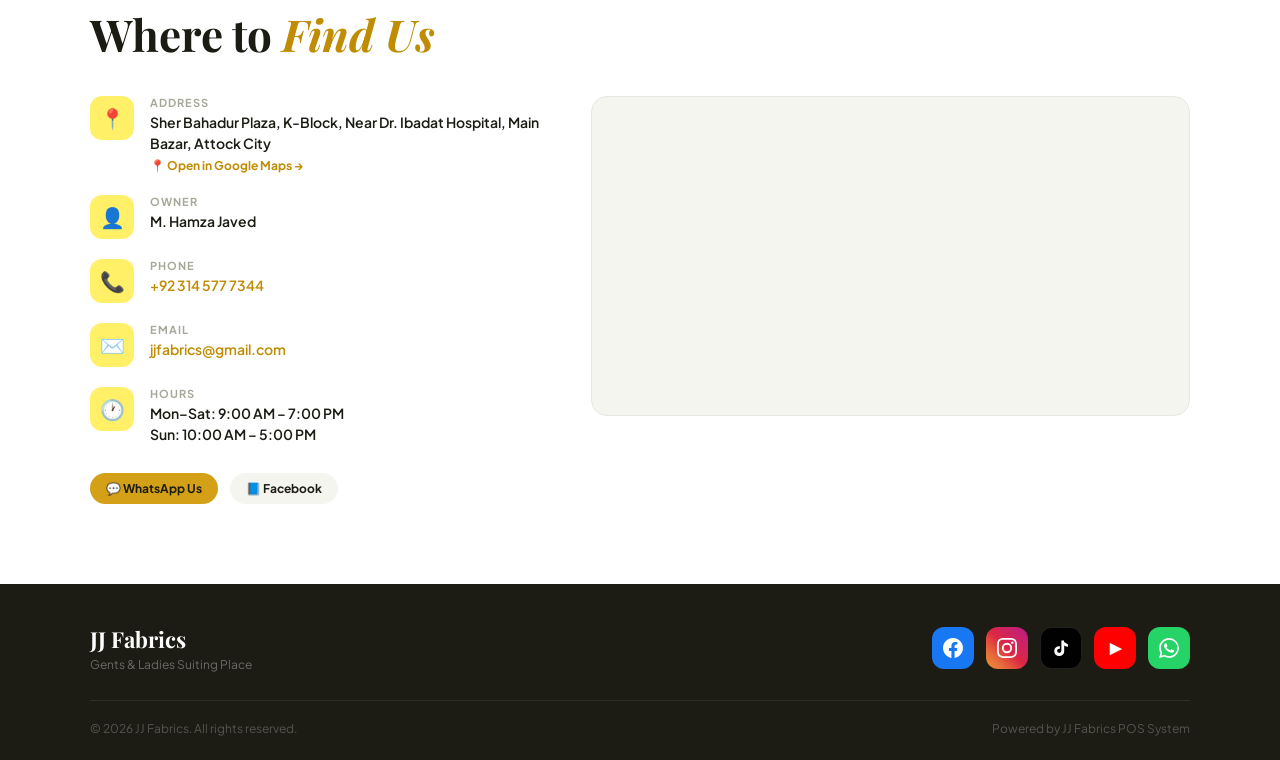
==== commit 27a9891e: "Update index.html" ====
--- a/index.html
+++ b/index.html
@@ -15,7 +15,7 @@
   <div class="loader-dot"></div>
 </div>
 
-<!-- FLOATING WHATSAPP --->
+<!-- FLOATING WHATSAPP -->
 <a class="wa-float" id="wa-btn" href="#" target="_blank" title="Chat on WhatsApp">💬</a>
 
 <!-- BACK TO TOP -->
@@ -219,7 +219,9 @@
         </div>
       </div>
       <div class="about-visual">
-        <div class="about-img-block tall" style="background:linear-gradient(135deg,var(--accent-dark),var(--gray-900));font-size:80px;">👘</div>
+        <div class="about-img-block tall" style="background:#111;overflow:hidden;padding:0;">
+          <img src="image/us.png" alt="JJ Fabrics Model" style="width:100%;height:100%;object-fit:cover;object-position:top;" onerror="this.parentNode.style.fontSize='80px';this.parentNode.innerHTML='👘'">
+        </div>
         <div class="about-img-block" style="background:linear-gradient(135deg,var(--gray-900),var(--gray-600));font-size:48px;">👔</div>
         <div class="about-img-block" style="background:linear-gradient(135deg,var(--gray-100),var(--gray-200));font-size:48px;">🧵</div>
       </div>
--- a/store.css
+++ b/store.css
@@ -213,35 +213,54 @@
     animation: fadeUp 0.6s ease both;
   }
   .product-card:hover { transform: translateY(-6px); box-shadow: 0 16px 40px rgba(0,0,0,0.1); border-color: var(--accent); }
+  /* ── NEW ribbon ── */
   .pc-badge-new {
-    position: absolute; top: -4px; left: -4px; z-index: 2;
-    width: 76px; height: 76px;
+    position: absolute; top: -2px; left: -2px; z-index: 2;
+    width: 80px; height: 80px;
     overflow: hidden; pointer-events: none;
   }
-  .pc-badge-new::before {
-    content: 'NEW';
-    position: absolute;
-    top: 21px; left: -18px;
-    width: 86px; height: 21px;
-    background: linear-gradient(180deg, #e8000d 0%, #b00009 100%);
+  .pc-badge-new span {
+    position: absolute; top: 20px; left: -26px;
+    width: 100px; height: 24px;
+    background: linear-gradient(to bottom, #e8000d, #a80009);
     transform: rotate(-45deg);
-    text-align: center; line-height: 21px;
-    font-family: 'Plus Jakarta Sans', sans-serif;
-    font-size: 8px; font-weight: 900; letter-spacing: 1.5px;
+    display: block; text-align: center; line-height: 24px;
+    font-size: 9px; font-weight: 900; letter-spacing: 1px;
     color: #fff; text-transform: uppercase;
-    box-shadow: 0 2px 6px rgba(0,0,0,0.4), inset 0 1px 0 rgba(255,255,255,0.2);
-  }
-  .pc-badge-sale {
-    position: absolute; top: 10px; left: 10px; z-index: 2;
-    width: 46px; height: 46px; border-radius: 50%;
-    display: flex; align-items: center; justify-content: center;
-    font-size: 10px; font-weight: 900; letter-spacing: 0.5px;
-    text-transform: uppercase; text-align: center; line-height: 1.2;
-    background: #e01f1f; color: #fff;
+    box-shadow: 0 2px 8px rgba(0,0,0,0.5);
+  }
+  /* ── SALE price tag at bottom of card ── */
+  .pc-sale-tag {
+    display: flex; flex-direction: column; align-items: flex-end;
+    background: #1a1a1a; border-radius: 6px 0 6px 6px;
+    overflow: hidden; font-size: 10px; min-width: 90px;
+    box-shadow: 0 2px 8px rgba(0,0,0,0.25);
     animation: badgePop 0.35s cubic-bezier(.34,1.56,.64,1) both;
-    box-shadow: 0 3px 10px rgba(0,0,0,0.2);
-  }
-  .pc-badge-new + .pc-badge-sale, .pc-badge-sale + .pc-badge-new { top: 64px; }
+  }
+  .pc-sale-tag .pst-orig {
+    background: #1a1a1a; color: #aaa; font-size: 9px; font-weight: 600;
+    text-decoration: line-through; padding: 3px 8px; width: 100%; text-align: right;
+    border-bottom: 1px solid #333;
+  }
+  .pc-sale-tag .pst-price {
+    background: #e8000d; color: #fff; font-size: 14px; font-weight: 900;
+    padding: 2px 8px; width: 100%; text-align: right; line-height: 1.3;
+  }
+  .pc-sale-tag .pst-off {
+    background: #f5c800; color: #000; font-size: 8px; font-weight: 800;
+    padding: 2px 8px; width: 100%; text-align: right; letter-spacing: 0.5px;
+  }
+  /* ── Gallery hint overlay ── */
+  .pc-image { position: relative; overflow: hidden; }
+  .pc-gallery-hint {
+    position: absolute; bottom: 0; left: 0; right: 0;
+    background: linear-gradient(to top, rgba(0,0,0,0.7), transparent);
+    color: #fff; font-size: 11px; font-weight: 600;
+    padding: 18px 10px 8px; text-align: center;
+    opacity: 0; transition: opacity 0.2s;
+    pointer-events: none;
+  }
+  .pc-image:hover .pc-gallery-hint { opacity: 1; }
   @keyframes badgePop { 0%{transform:scale(0);opacity:0} 80%{transform:scale(1.1)} 100%{transform:scale(1)} }
   .pc-image {
     width: 100%; aspect-ratio: 3/4; background: var(--gray-100);
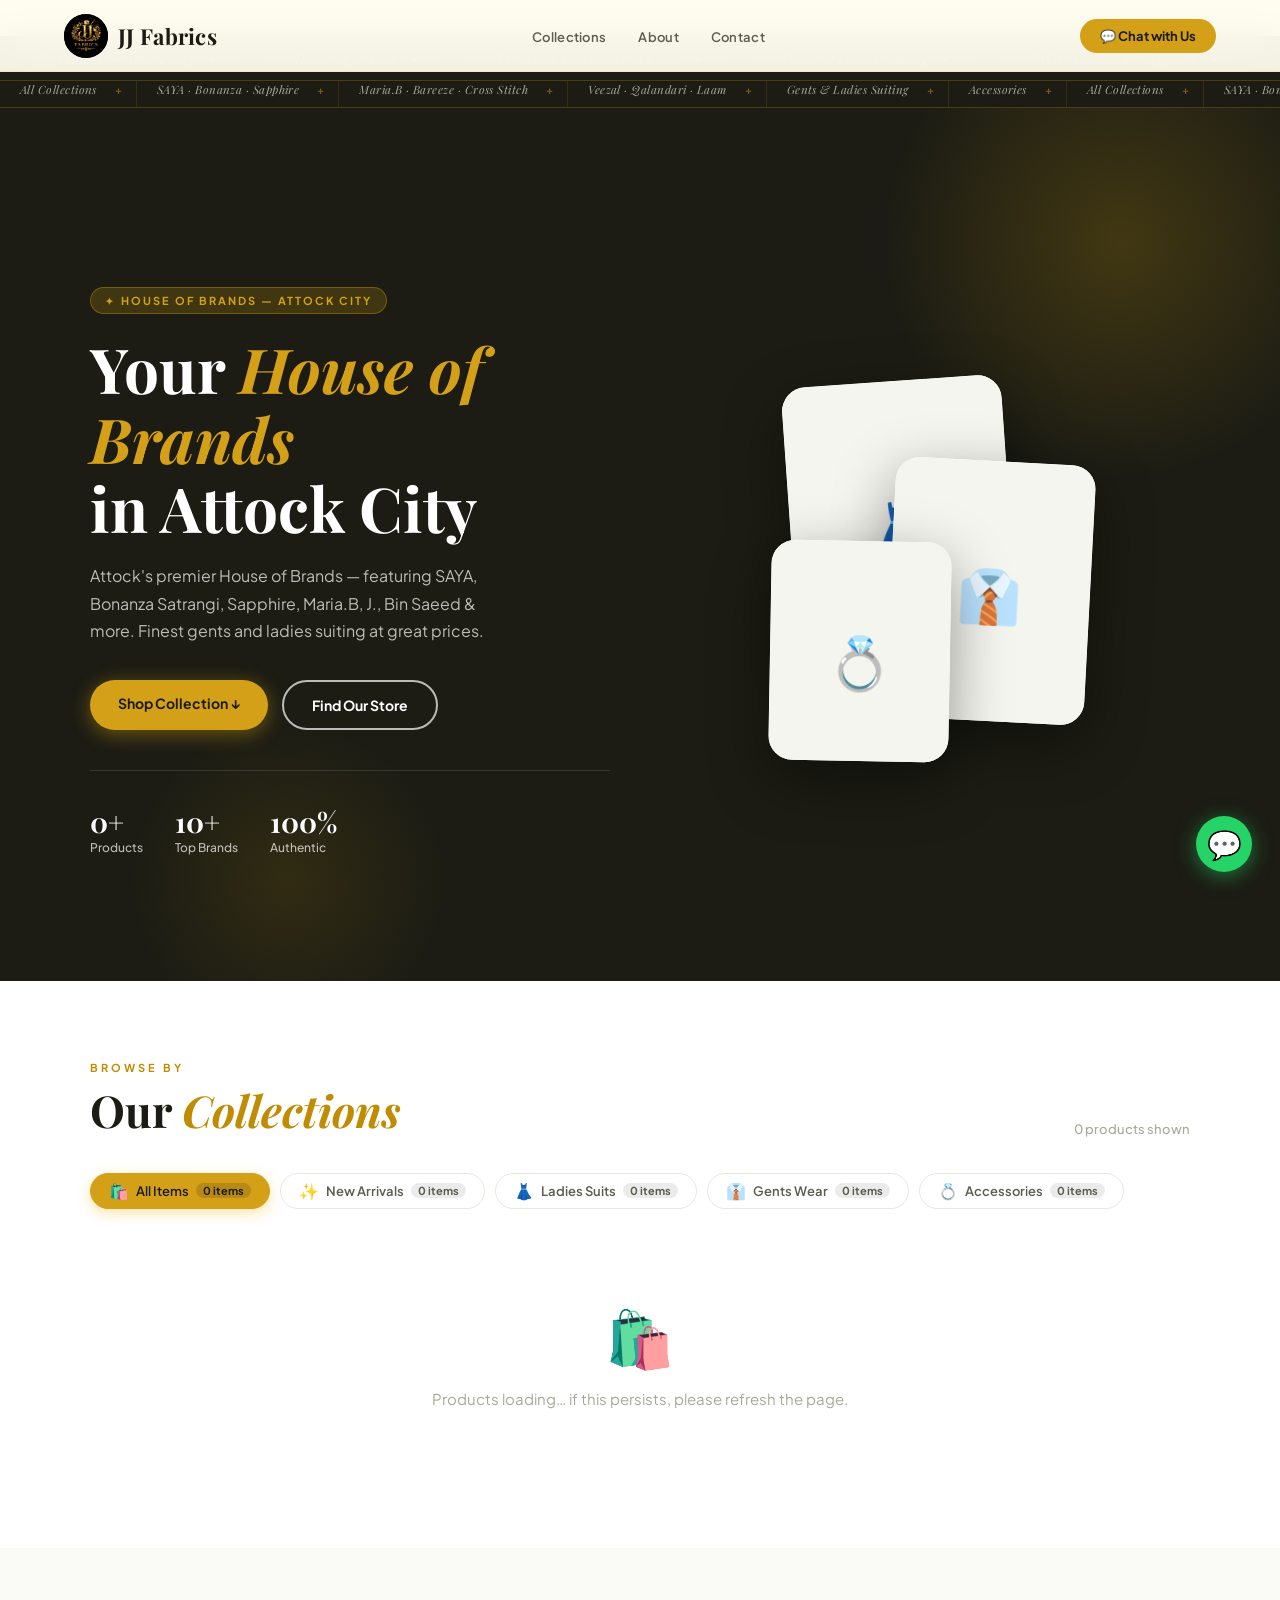
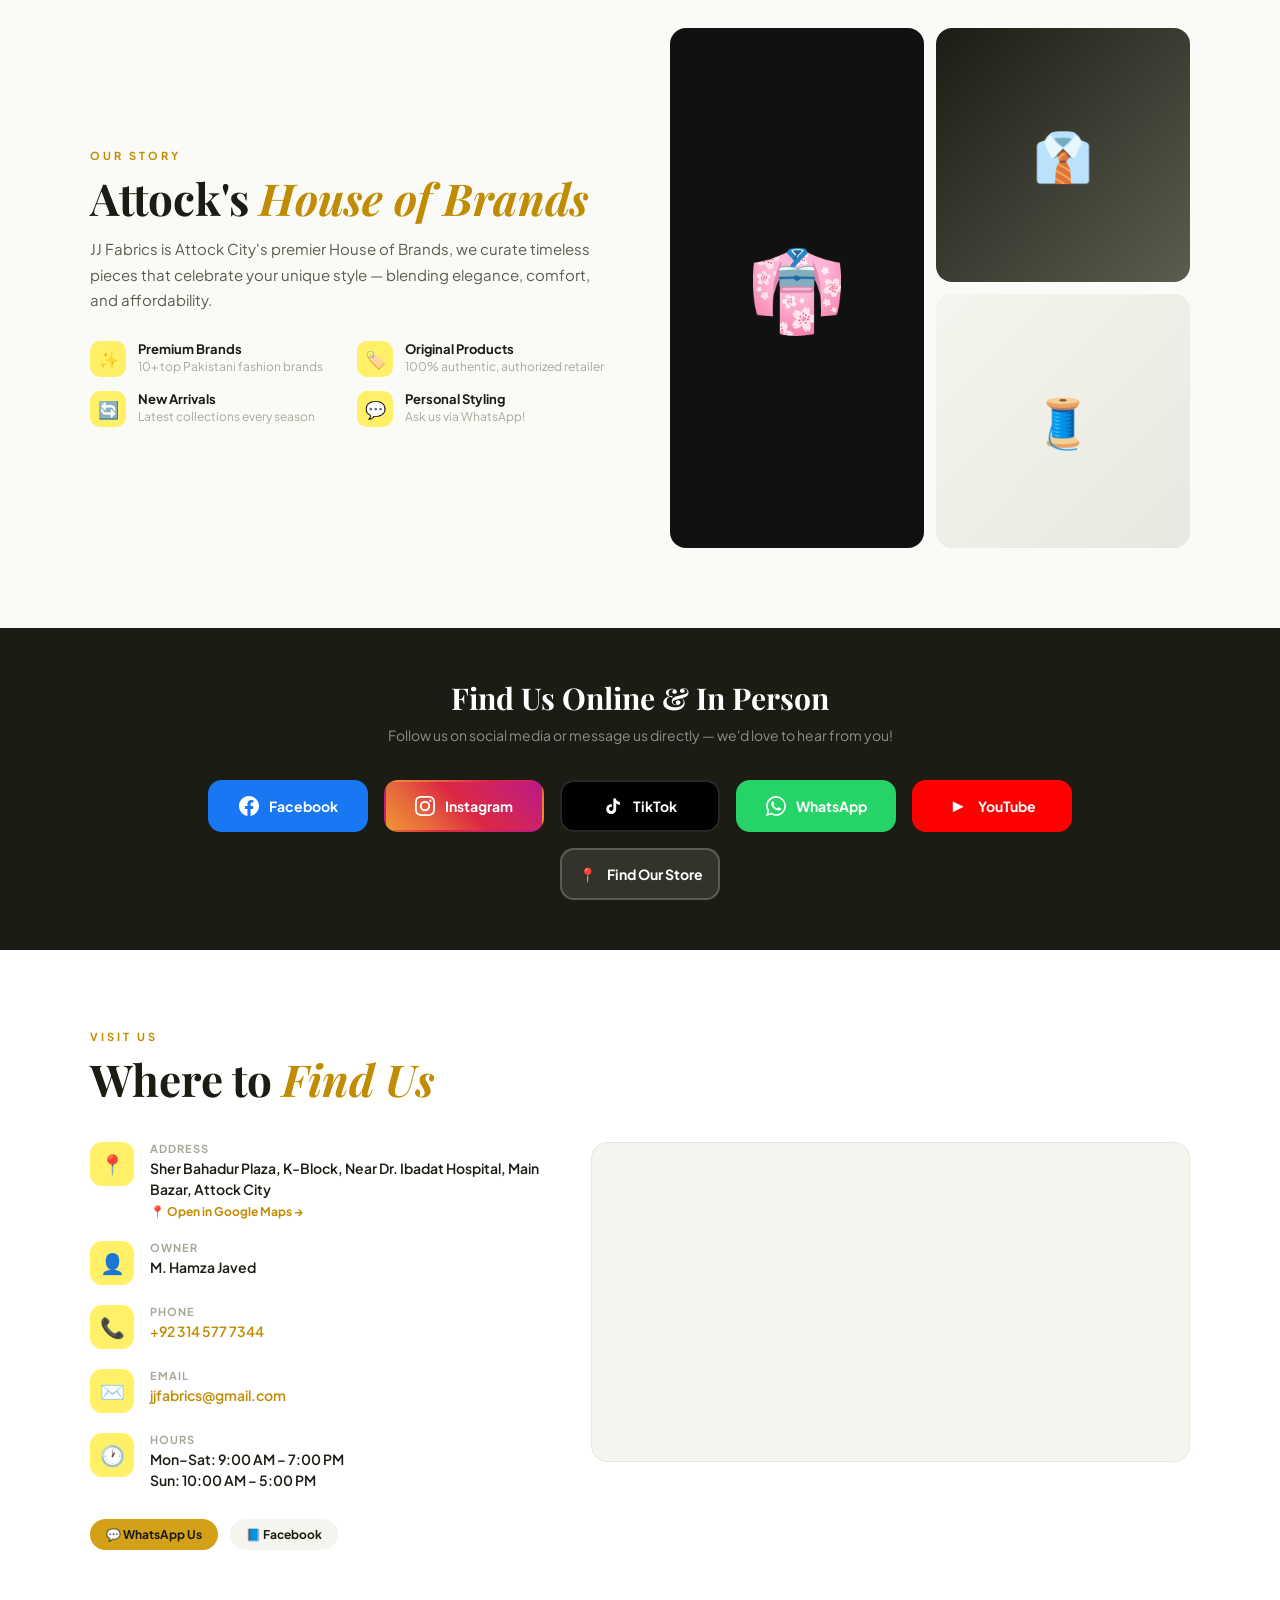
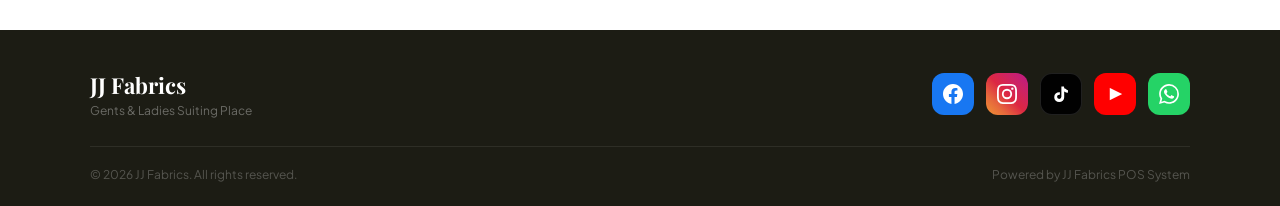
==== commit fda12ab6: "Add files via upload" ====
--- a/index.html
+++ b/index.html
@@ -174,30 +174,33 @@
   </div>
 </section>
 
-<!-- CATEGORIES -->
-<section class="categories reveal" id="categories">
-  <div class="container">
-    <div class="section-label">Browse By</div>
-    <div class="section-title">Our <em>Categories</em></div>
-    <div class="cat-grid" id="cat-grid">
-      <div class="cat-card active" onclick="filterCat('')"><span class="cat-icon">🛍️</span><div class="cat-name">All Items</div><div class="cat-count" id="cnt-all">— items</div></div>
-      <div class="cat-card" onclick="filterCat('__new__')"><span class="cat-icon">✨</span><div class="cat-name">New Arrivals</div><div class="cat-count" id="cnt-new">— items</div></div>
-      <div class="cat-card" onclick="filterCat('Ladies Suiting')"><span class="cat-icon">👗</span><div class="cat-name">Ladies Suits</div><div class="cat-count" id="cnt-women">— items</div></div>
-      <div class="cat-card" onclick="filterCat('Gents Suiting')"><span class="cat-icon">👔</span><div class="cat-name">Gents Wear</div><div class="cat-count" id="cnt-men">— items</div></div>
-      <div class="cat-card" onclick="filterCat('Accessories')"><span class="cat-icon">💍</span><div class="cat-name">Accessories</div><div class="cat-count" id="cnt-acc">— items</div></div>
-    </div>
-  </div>
-</section>
-
 <!-- PRODUCTS -->
 <section class="products-section" id="collections">
   <div class="container">
     <div class="products-header">
       <div>
-        <div class="section-label">Featured</div>
-        <div class="section-title"><em>Collections</em></div>
-      </div>
-      <div id="products-count" style="font-size:13px;color:var(--gray-400);font-weight:500;"></div>
+        <div class="section-label">Browse By</div>
+        <div class="section-title">Our <em>Collections</em></div>
+      </div>
+      <div id="products-count" style="font-size:13px;color:var(--gray-400);font-weight:500;align-self:flex-end;"></div>
+    </div>
+    <!-- FILTER PILLS -->
+    <div class="filter-pills-bar" id="filter-pills-bar">
+      <button class="filter-pill active" onclick="filterCat('')">
+        <span class="fp-icon">🛍️</span><span class="fp-label">All Items</span><span class="fp-count" id="cnt-all">—</span>
+      </button>
+      <button class="filter-pill" onclick="filterCat('__new__')">
+        <span class="fp-icon">✨</span><span class="fp-label">New Arrivals</span><span class="fp-count" id="cnt-new">—</span>
+      </button>
+      <button class="filter-pill" onclick="filterCat('Ladies Suiting')">
+        <span class="fp-icon">👗</span><span class="fp-label">Ladies Suits</span><span class="fp-count" id="cnt-women">—</span>
+      </button>
+      <button class="filter-pill" onclick="filterCat('Gents Suiting')">
+        <span class="fp-icon">👔</span><span class="fp-label">Gents Wear</span><span class="fp-count" id="cnt-men">—</span>
+      </button>
+      <button class="filter-pill" onclick="filterCat('Accessories')">
+        <span class="fp-icon">💍</span><span class="fp-label">Accessories</span><span class="fp-count" id="cnt-acc">—</span>
+      </button>
     </div>
     <div class="product-grid" id="product-grid"></div>
   </div>
--- a/store.css
+++ b/store.css
@@ -194,14 +194,36 @@
   .section-subtitle { font-size: 15px; color: var(--gray-600); line-height: 1.7; max-width: 500px; margin-top: 12px; }
   .container { max-width: 1100px; margin: 0 auto; }
 
-  /* ── CATEGORIES ── */
-  .categories { background: var(--gray-50); }
-  .cat-grid { display: grid; grid-template-columns: repeat(3, 1fr); gap: 16px; margin-top: 40px; }
-  .cat-card { background: white; border-radius: var(--radius); padding: 28px 20px; text-align: center; cursor: pointer; border: 2px solid transparent; transition: all 0.25s; box-shadow: var(--shadow-sm,0 2px 8px rgba(0,0,0,0.05)); }
-  .cat-card:hover, .cat-card.active { border-color: var(--accent); background: var(--accent-lt); transform: translateY(-4px); box-shadow: 0 8px 24px rgba(234,179,8,0.2); }
-  .cat-icon { font-size: 40px; margin-bottom: 12px; display: block; }
-  .cat-name { font-size: 14px; font-weight: 700; color: var(--gray-900); }
-  .cat-count { font-size: 12px; color: var(--gray-400); margin-top: 3px; }
+  /* ── FILTER PILLS (replaces separate categories section) ── */
+  .filter-pills-bar {
+    display: flex; gap: 10px; flex-wrap: wrap;
+    margin-bottom: 32px; margin-top: 24px;
+  }
+  .filter-pill {
+    display: inline-flex; align-items: center; gap: 7px;
+    padding: 9px 18px; border-radius: 50px;
+    border: 1.5px solid var(--gray-200); background: white;
+    font-family: 'Plus Jakarta Sans', sans-serif;
+    font-size: 13px; font-weight: 600; color: var(--gray-600);
+    cursor: pointer; transition: all 0.2s; white-space: nowrap;
+  }
+  .filter-pill:hover { border-color: var(--accent); color: var(--gray-900); background: var(--accent-lt); }
+  .filter-pill.active {
+    background: var(--accent); border-color: var(--accent);
+    color: var(--gray-900); box-shadow: 0 4px 14px rgba(234,179,8,0.35);
+  }
+  .fp-icon { font-size: 16px; line-height: 1; }
+  .fp-count {
+    font-size: 11px; font-weight: 700; padding: 1px 7px;
+    border-radius: 20px; background: rgba(0,0,0,0.08);
+    color: inherit; min-width: 22px; text-align: center;
+  }
+  .filter-pill.active .fp-count { background: rgba(0,0,0,0.14); }
+  @media (max-width: 768px) {
+    .filter-pills-bar { flex-wrap: nowrap; overflow-x: auto; -webkit-overflow-scrolling: touch; padding-bottom: 4px; margin-bottom: 20px; }
+    .filter-pills-bar::-webkit-scrollbar { display: none; }
+    .filter-pill { flex-shrink: 0; font-size: 12px; padding: 8px 14px; }
+  }
 
   /* ── PRODUCTS ── */
   .products-section { background: white; }
@@ -213,54 +235,80 @@
     animation: fadeUp 0.6s ease both;
   }
   .product-card:hover { transform: translateY(-6px); box-shadow: 0 16px 40px rgba(0,0,0,0.1); border-color: var(--accent); }
-  /* ── NEW ribbon ── */
+  /* ── NEW ribbon — corner flush, edge-to-edge ── */
   .pc-badge-new {
-    position: absolute; top: -2px; left: -2px; z-index: 2;
-    width: 80px; height: 80px;
+    position: absolute; top: 0; left: 0; z-index: 2;
+    width: 96px; height: 96px;
     overflow: hidden; pointer-events: none;
   }
   .pc-badge-new span {
-    position: absolute; top: 20px; left: -26px;
-    width: 100px; height: 24px;
-    background: linear-gradient(to bottom, #e8000d, #a80009);
+    position: absolute;
+    top: 22px; left: -30px;
+    width: 148px; height: 30px;
+    background: linear-gradient(to bottom, #e8000d 0%, #c20009 100%);
     transform: rotate(-45deg);
-    display: block; text-align: center; line-height: 24px;
-    font-size: 9px; font-weight: 900; letter-spacing: 1px;
+    display: block; text-align: center; line-height: 30px;
+    font-size: 10px; font-weight: 900; letter-spacing: 2px;
     color: #fff; text-transform: uppercase;
-    box-shadow: 0 2px 8px rgba(0,0,0,0.5);
-  }
-  /* ── SALE price tag at bottom of card ── */
+    box-shadow: 0 3px 10px rgba(0,0,0,0.6), inset 0 1px 0 rgba(255,255,255,0.2);
+  }
+  /* ── ON SALE corner ribbon — top-right, edge-to-edge ── */
+  .pc-badge-sale {
+    position: absolute; top: 0; right: 0; z-index: 2;
+    width: 96px; height: 96px;
+    overflow: hidden; pointer-events: none;
+  }
+  .pc-badge-sale span {
+    position: absolute;
+    top: 22px; right: -30px;
+    width: 148px; height: 30px;
+    background: linear-gradient(to bottom, #f5c800 0%, #d4a800 100%);
+    transform: rotate(45deg);
+    display: block; text-align: center; line-height: 30px;
+    font-size: 10px; font-weight: 900; letter-spacing: 1.5px;
+    color: #111; text-transform: uppercase;
+    box-shadow: 0 3px 10px rgba(0,0,0,0.4), inset 0 1px 0 rgba(255,255,255,0.3);
+  }
+  /* ── SALE price tag — left side of footer ── */
   .pc-sale-tag {
-    display: flex; flex-direction: column; align-items: flex-end;
-    background: #1a1a1a; border-radius: 6px 0 6px 6px;
-    overflow: hidden; font-size: 10px; min-width: 90px;
-    box-shadow: 0 2px 8px rgba(0,0,0,0.25);
+    display: flex; flex-direction: column; align-items: stretch;
+    background: #1a1a1a; border-radius: 5px;
+    overflow: hidden; min-width: 105px;
+    box-shadow: 0 3px 10px rgba(0,0,0,0.3);
     animation: badgePop 0.35s cubic-bezier(.34,1.56,.64,1) both;
   }
+  .pc-sale-tag .pst-label {
+    background: #1a1a1a; color: #ccc; font-size: 8px; font-weight: 700;
+    padding: 3px 8px; text-align: center; text-transform: uppercase; letter-spacing: 1px;
+    border-bottom: 1px solid #333;
+  }
   .pc-sale-tag .pst-orig {
-    background: #1a1a1a; color: #aaa; font-size: 9px; font-weight: 600;
-    text-decoration: line-through; padding: 3px 8px; width: 100%; text-align: right;
-    border-bottom: 1px solid #333;
+    background: #1a1a1a; color: #888; font-size: 9px; font-weight: 600;
+    text-decoration: line-through; padding: 1px 8px; text-align: center;
   }
   .pc-sale-tag .pst-price {
-    background: #e8000d; color: #fff; font-size: 14px; font-weight: 900;
-    padding: 2px 8px; width: 100%; text-align: right; line-height: 1.3;
+    background: #e8000d; color: #fff; font-size: 15px; font-weight: 900;
+    padding: 3px 8px 2px; text-align: center; line-height: 1.3; letter-spacing: 0.5px;
   }
   .pc-sale-tag .pst-off {
-    background: #f5c800; color: #000; font-size: 8px; font-weight: 800;
-    padding: 2px 8px; width: 100%; text-align: right; letter-spacing: 0.5px;
+    background: #f5c800; color: #111; font-size: 8px; font-weight: 900;
+    padding: 2px 8px; text-align: center; letter-spacing: 0.5px; text-transform: uppercase;
   }
   /* ── Gallery hint overlay ── */
   .pc-image { position: relative; overflow: hidden; }
   .pc-gallery-hint {
     position: absolute; bottom: 0; left: 0; right: 0;
-    background: linear-gradient(to top, rgba(0,0,0,0.7), transparent);
-    color: #fff; font-size: 11px; font-weight: 600;
-    padding: 18px 10px 8px; text-align: center;
+    background: linear-gradient(to top, rgba(0,0,0,0.75), transparent);
+    color: #fff; font-size: 12px; font-weight: 700;
+    padding: 24px 10px 10px; text-align: center;
     opacity: 0; transition: opacity 0.2s;
-    pointer-events: none;
+    pointer-events: none; /* pass clicks through to parent */
   }
   .pc-image:hover .pc-gallery-hint { opacity: 1; }
+  /* Always show hint on touch devices */
+  @media (hover: none) {
+    .pc-gallery-hint { opacity: 1 !important; background: linear-gradient(to top, rgba(0,0,0,0.55), transparent); }
+  }
   @keyframes badgePop { 0%{transform:scale(0);opacity:0} 80%{transform:scale(1.1)} 100%{transform:scale(1)} }
   .pc-image {
     width: 100%; aspect-ratio: 3/4; background: var(--gray-100);
@@ -301,11 +349,13 @@
   .social-links { display: flex; justify-content: center; gap: 16px; flex-wrap: wrap; }
   .social-btn {
     display: flex; align-items: center; justify-content: center; gap: 10px;
-    padding: 14px 24px; min-width: 150px;
+    padding: 0; height: 52px; min-width: 160px; width: 160px;
     border-radius: 14px; font-size: 14px; font-weight: 700; text-decoration: none;
     transition: all 0.25s; border: 2px solid transparent;
-  }
-  .social-btn .sb-icon { font-size: 20px; }
+    box-sizing: border-box;
+  }
+  .social-btn .sb-icon { display: flex; align-items: center; justify-content: center; width: 20px; height: 20px; flex-shrink: 0; }
+  .social-btn .sb-icon svg { width: 20px; height: 20px; }
   .social-btn.tiktok   { background: #010101; color: white; border-color: rgba(255,255,255,0.15); }
   .social-btn.tiktok:hover   { background: #69C9D0; color: #010101; transform: translateY(-3px); box-shadow: 0 8px 24px rgba(105,201,208,0.4); }
   .social-btn.facebook  { background: #1877F2; color: white; }
